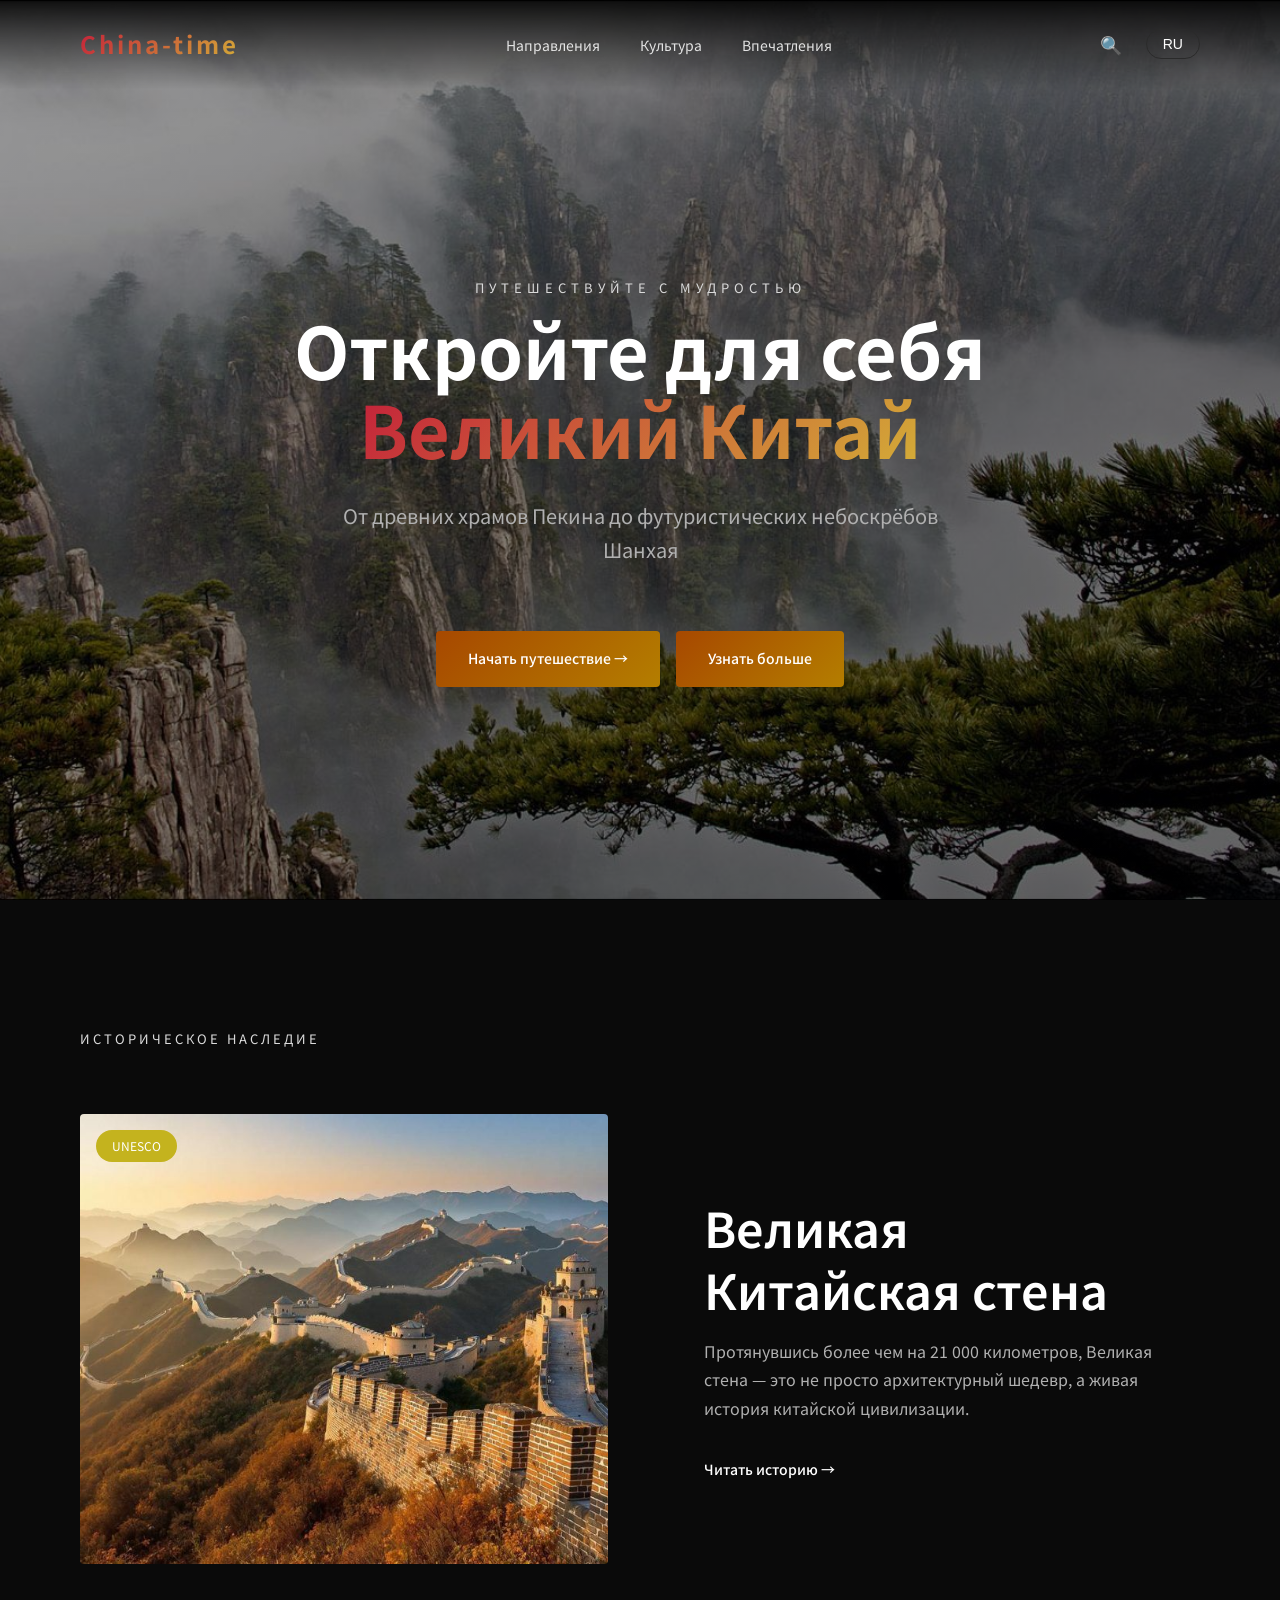
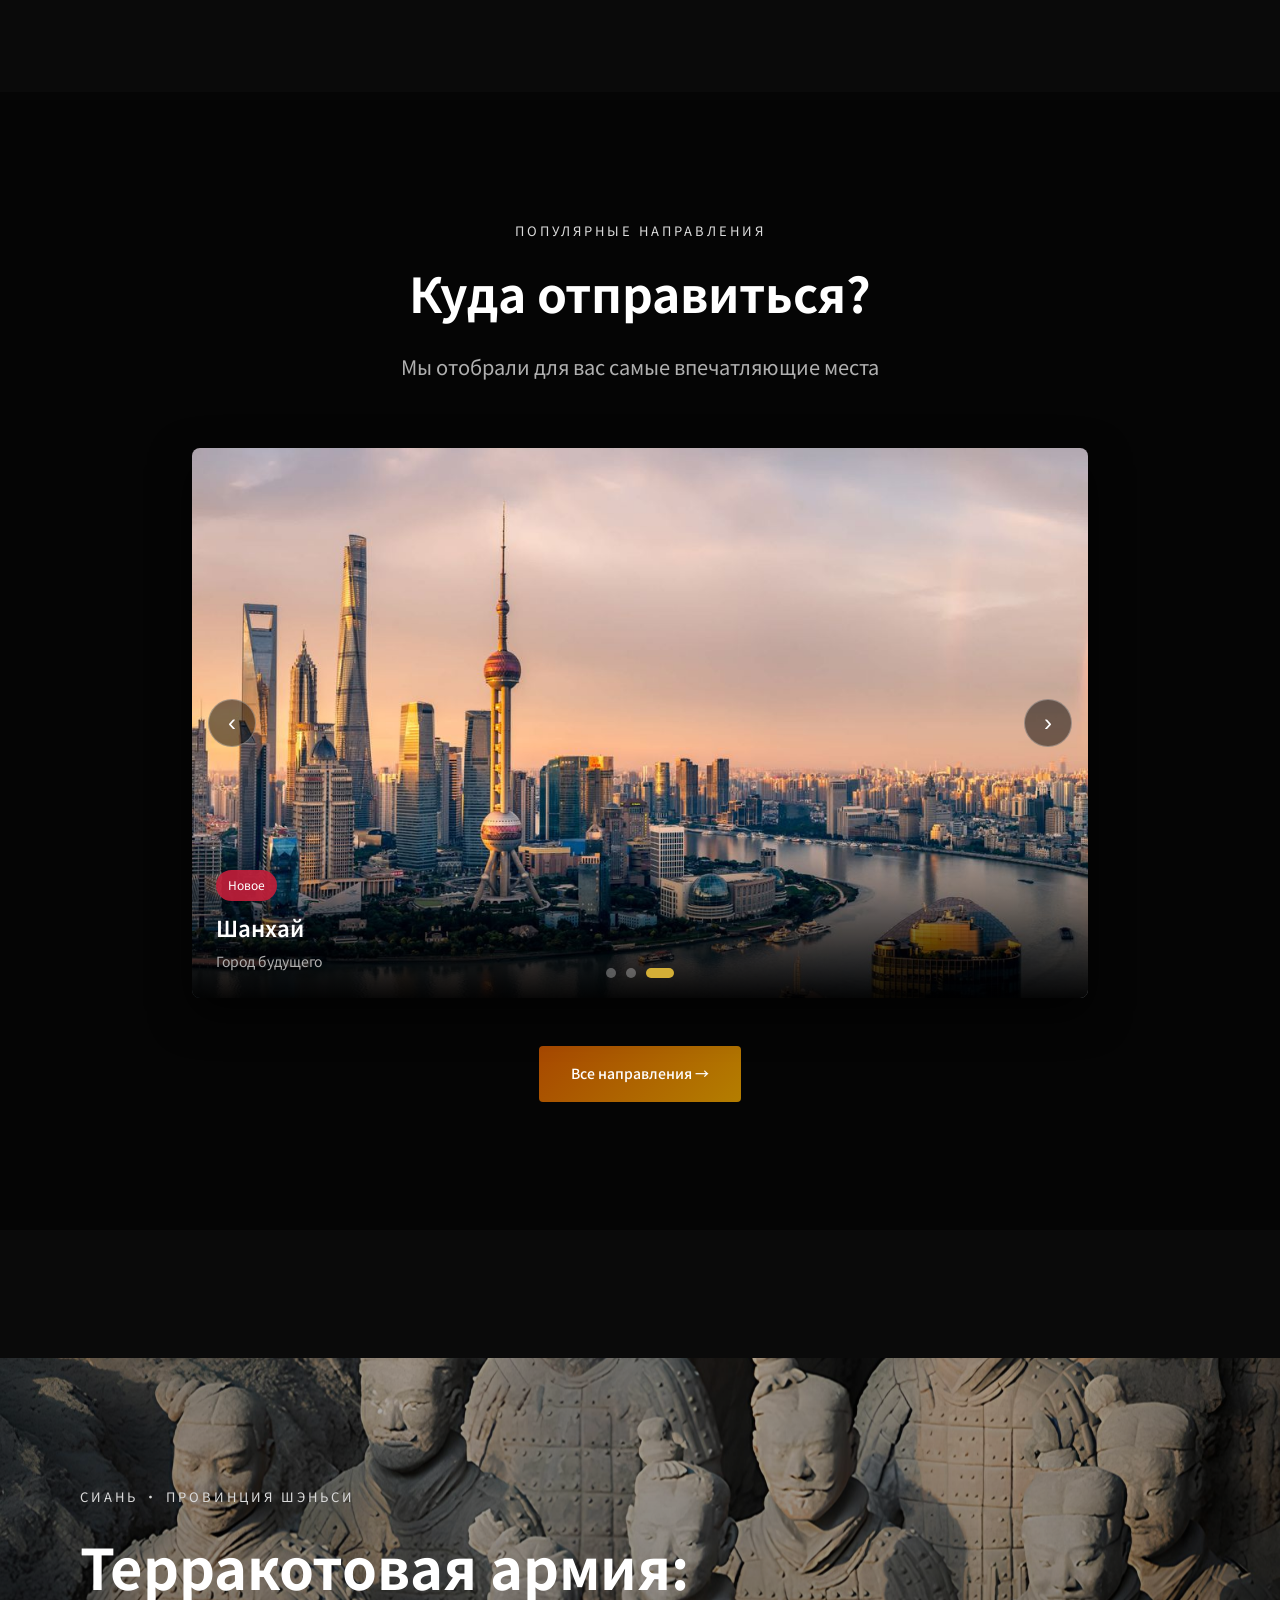
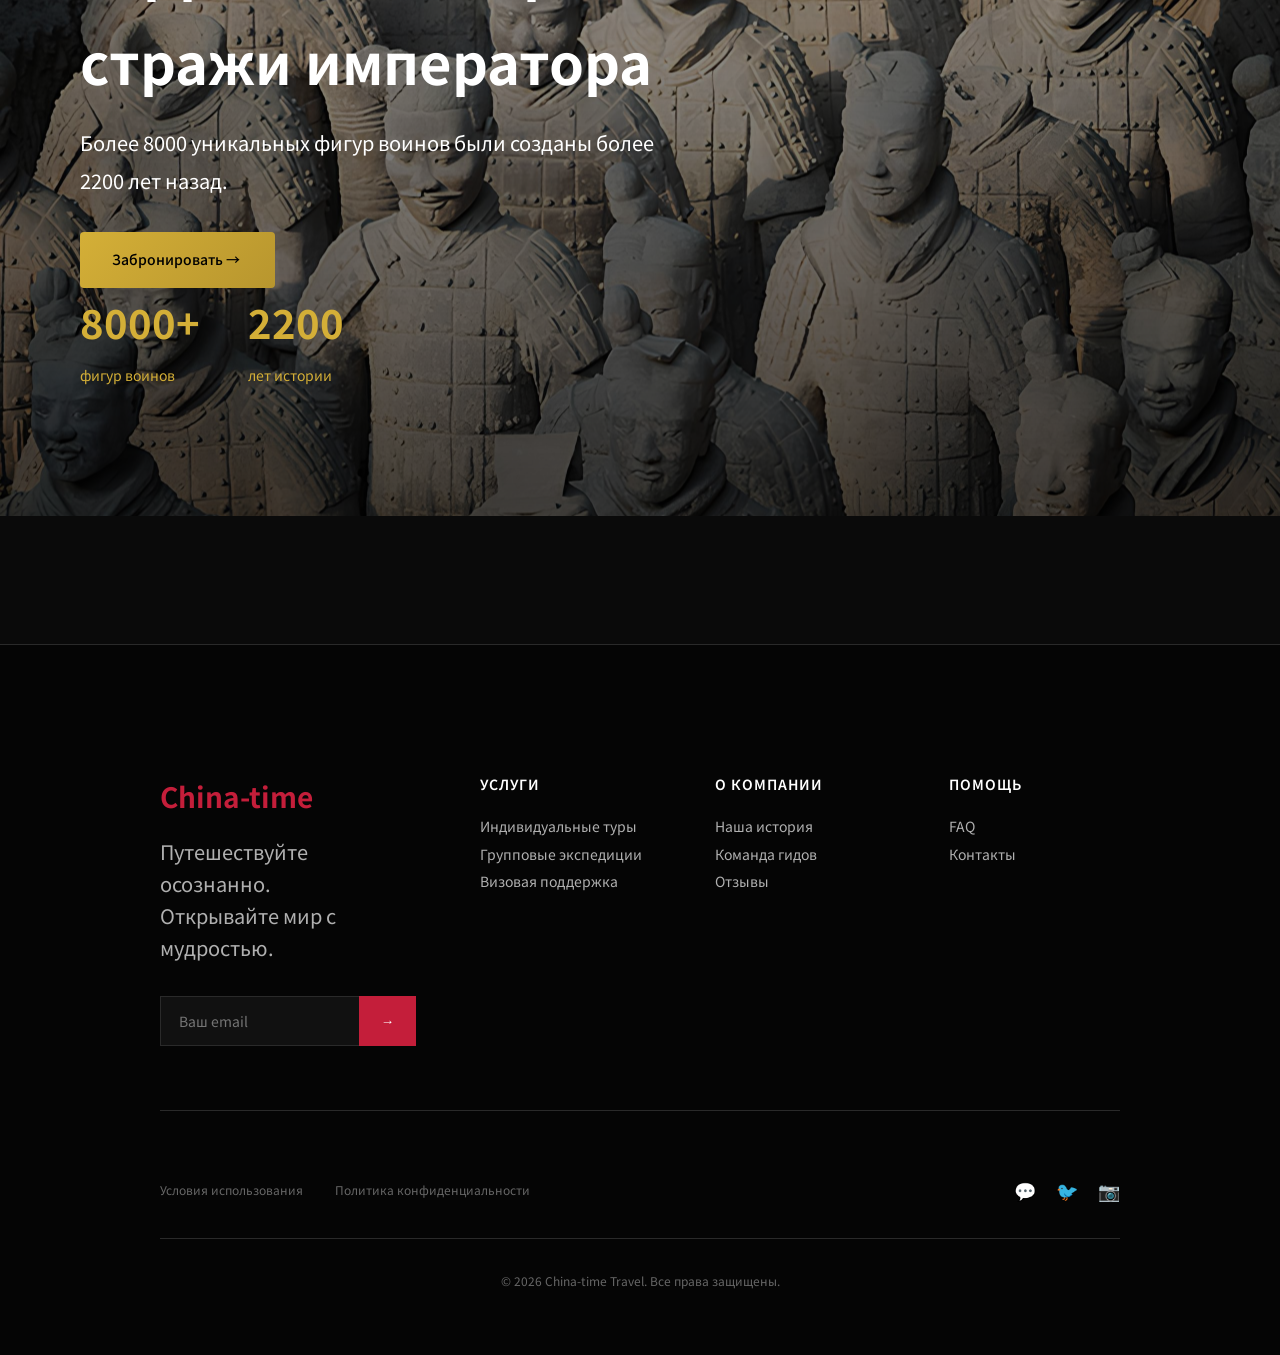
==== index.html @ 3f844b07 "Initial commit: China landing page" ====
<!DOCTYPE html>
<html lang="ru">
<head>
  <meta charset="UTF-8">
  <meta name="viewport" content="width=device-width, initial-scale=1.0">
  <title>QWERy — Китай</title>
  <link rel="preconnect" href="https://fonts.googleapis.com">
  <link rel="preconnect" href="https://fonts.gstatic.com" crossorigin>
  <link href="https://fonts.googleapis.com/css2?family=Noto+Sans+SC:wght@300;400;500;700&family=Inter:wght@400;500;600&display=swap" rel="stylesheet">
  <link rel="stylesheet" href="css/main.css">
</head>
<body>

  <nav class="header" id="header">
    <a href="#" class="header__logo">China-time</a>
    <ul class="header__nav">
      <li><a href="#destinations" class="header__link">Направления</a></li>
      <li><a href="#culture" class="header__link">Культура</a></li>
      <li><a href="#experiences" class="header__link">Впечатления</a></li>
    </ul>
    <div class="header__actions">
      <span class="header__search">🔍</span>
      <button class="header__lang">RU</button>
    </div>
  </nav>

  <header class="hero">
    <span class="hero__subtitle">Путешествуйте с мудростью</span>
    <h1 class="hero__title">Откройте для себя <br><span>Великий Китай</span></h1>
    <p class="hero__description">От древних храмов Пекина до футуристических небоскрёбов Шанхая</p>
    <div class="hero__cta-group">
      <a href="#destinations" class="btn btn--primary">Начать путешествие →</a>
      <a href="#culture" class="btn btn--outline">Узнать больше</a>
    </div>
  </header>

  <section class="section">
    <span class="section-label">Историческое наследие</span>
    <div class="content-grid">
      <div class="content-card">
        <div class="content-card__image">
          <span class="badge">UNESCO</span>
          <img src="images/wall.jpg" alt="Великая стена">
        </div>
      </div>
      <div class="content-card__content">
        <h2 class="content-card__title">Великая Китайская стена</h2>
        <p class="content-card__text">Протянувшись более чем на 21 000 километров, Великая стена — это не просто архитектурный шедевр, а живая история китайской цивилизации.</p>
        <a href="#" class="btn btn--text">Читать историю →</a>
      </div>
    </div>
  </section>

<section class="destinations-section" id="destinations">
  <div class="section-header">
    <span class="section-label">Популярные направления</span>
    <h2 class="section-header__title">Куда отправиться?</h2>
    <p class="section-header__subtitle">Мы отобрали для вас самые впечатляющие места</p>
  </div>

  <div class="destinations-slider">
    <!-- Слайд 1 -->
    <div class="destinations-slider__slide active">
      <div class="destinations-slider__image-wrapper">
        <img src="/images/pekin.jpg" alt="Пекин">
        <div class="destinations-slider__overlay">
          <span class="gallery-tag">Хит</span>
          <h3 class="gallery-item__title">Пекин</h3>
          <p class="gallery-item__location">Сердце империи</p>
        </div>
        <button class="destinations-slider__arrow prev" onclick="changeDestSlide(-1)">‹</button>
        <button class="destinations-slider__arrow next" onclick="changeDestSlide(1)">›</button>
      </div>
    </div>

    <!-- Слайд 2 -->
    <div class="destinations-slider__slide">
      <div class="destinations-slider__image-wrapper">
        <img src="/images/xian.jpg" alt="Сиань">
        <div class="destinations-slider__overlay">
          <h3 class="gallery-item__title">Сиань</h3>
          <p class="gallery-item__location">Древняя столица</p>
        </div>
        <button class="destinations-slider__arrow prev" onclick="changeDestSlide(-1)">‹</button>
        <button class="destinations-slider__arrow next" onclick="changeDestSlide(1)">›</button>
      </div>
    </div>

    <!-- Слайд 3 -->
    <div class="destinations-slider__slide">
      <div class="destinations-slider__image-wrapper">
        <img src="/images/Shanghai.jpg" alt="Шанхай">
        <div class="destinations-slider__overlay">
          <span class="gallery-tag">Новое</span>
          <h3 class="gallery-item__title">Шанхай</h3>
          <p class="gallery-item__location">Город будущего</p>
        </div>
        <button class="destinations-slider__arrow prev" onclick="changeDestSlide(-1)">‹</button>
        <button class="destinations-slider__arrow next" onclick="changeDestSlide(1)">›</button>
      </div>
    </div>

    <!-- Индикаторы -->
    <div class="destinations-slider__dots">
      <span class="dot active" onclick="goToDestSlide(0)"></span>
      <span class="dot" onclick="goToDestSlide(1)"></span>
      <span class="dot" onclick="goToDestSlide(2)"></span>
    </div>
  </div>

  <div class="center-button">
    <a href="#" class="btn btn--outline">Все направления →</a>
  </div>
</section>

    <section class="parallax-section">
    <div class="parallax-section__bg"></div>
    <div class="parallax-section__content">
      <span class="section-label">Сиань • Провинция Шэньси</span>
      <h2 class="parallax-section__title">Терракотовая армия: стражи императора</h2>
      <p class="parallax-section__text">Более 8000 уникальных фигур воинов были созданы более 2200 лет назад.</p>
      <a href="#" class="btn btn--gold">Забронировать →</a>
      <div class="parallax-section__stats">
        <div class="stat-item">
          <div class="stat-item__number">8000+</div>
          <div class="stat-item__label">фигур воинов</div>
        </div>
        <div class="stat-item">
          <div class="stat-item__number">2200</div>
          <div class="stat-item__label">лет истории</div>
        </div>
      </div>
    </div>
  </section>

  <footer class="footer">
    <div class="container">
      <div class="footer__grid">
        <div class="footer__brand">
          <h3><span>China-time</span></h3>
          <p>Путешествуйте осознанно.<br>Открывайте мир с мудростью.</p>
          <div class="footer__newsletter">
            <input type="email" placeholder="Ваш email">
            <button>→</button>
          </div>
        </div>
        <div class="footer__column">
          <h4>Услуги</h4>
          <ul>
            <li><a href="#">Индивидуальные туры</a></li>
            <li><a href="#">Групповые экспедиции</a></li>
            <li><a href="#">Визовая поддержка</a></li>
          </ul>
        </div>
        <div class="footer__column">
          <h4>О компании</h4>
          <ul>
            <li><a href="#">Наша история</a></li>
            <li><a href="#">Команда гидов</a></li>
            <li><a href="#">Отзывы</a></li>
          </ul>
        </div>
        <div class="footer__column">
          <h4>Помощь</h4>
          <ul>
            <li><a href="#">FAQ</a></li>
            <li><a href="#">Контакты</a></li>
          </ul>
        </div>
      </div>
      <div class="footer__bottom">
        <div class="footer__legal">
          <a href="#">Условия использования</a>
          <a href="#">Политика конфиденциальности</a>
        </div>
        <div class="footer__social">
          <a href="#">💬</a>
          <a href="#">🐦</a>
          <a href="#">📷</a>
        </div>
      </div>
      <div class="footer__copyright">
        © 2026 China-time Travel. Все права защищены.
      </div>
    </div>
  </footer>

  <script>
    window.addEventListener('scroll', function() {
      const header = document.getElementById('header');
      if (window.scrollY > 50) {
        header.classList.add('scrolled');
      } else {
        header.classList.remove('scrolled');
      }
    });
  </script>

<script>
  let destCurrent = 0;
  const destSlides = document.querySelectorAll('.destinations-slider__slide');
  const destDots = document.querySelectorAll('.destinations-slider__dots .dot');
  const destTotal = destSlides.length;
  let destInterval;

  function showDestSlide(index) {
    destSlides.forEach(s => s.classList.remove('active'));
    destDots.forEach(d => d.classList.remove('active'));
    destSlides[index].classList.add('active');
    destDots[index].classList.add('active');
    destCurrent = index;
  }

  function changeDestSlide(dir) {
    let next = destCurrent + dir;
    if (next >= destTotal) next = 0;
    if (next < 0) next = destTotal - 1;
    showDestSlide(next);
    resetDestTimer(); // Обнуляем таймер при ручном переключении
  }

  function goToDestSlide(index) {
    showDestSlide(index);
    resetDestTimer(); // Обнуляем таймер при клике на точку
  }

  // Запуск автопереключения каждые 4 секунды
  function startDestTimer() {
    destInterval = setInterval(() => changeDestSlide(1), 4000);
  }

  // Сброс и перезапуск таймера
  function resetDestTimer() {
    clearInterval(destInterval);
    startDestTimer();
  }

  // Инициализация
  startDestTimer();

  // Свайпы для мобильных
  let touchStartX = 0;
  const sliderEl = document.querySelector('.destinations-slider');
  
  sliderEl.addEventListener('touchstart', (e) => {
    touchStartX = e.changedTouches[0].screenX;
  }, { passive: true });

  sliderEl.addEventListener('touchend', (e) => {
    const diff = touchStartX - e.changedTouches[0].screenX;
    if (Math.abs(diff) > 50) {
      changeDestSlide(diff > 0 ? 1 : -1);
    }
  }, { passive: true });
</script>

</body>
</html>
---- css/main.css ----
@import 'components/buttons.css';
@import 'sections/header.css';
@import 'sections/hero.css';
@import 'sections/content.css';
@import 'sections/parallax.css';
@import 'sections/gallery.css';
@import 'sections/footer.css';

* {
  margin: 0;
  padding: 0;
  box-sizing: border-box;
}

body {
  font-family: 'Noto Sans SC', 'Inter', sans-serif;
  background-color: #0a0a0a;
  color: #ffffff;
  line-height: 1.7;
  font-size: 16px;
}

.container {
  max-width: 1400px;
  margin: 0 auto;
  padding: 0 80px;
}

.section {
  padding: 128px 80px;
}

.section-label {
  display: block;
  font-size: 13px;
  letter-spacing: 3px;
  text-transform: uppercase;
  color: #dbdbdb;
  margin-bottom: 10px;
}
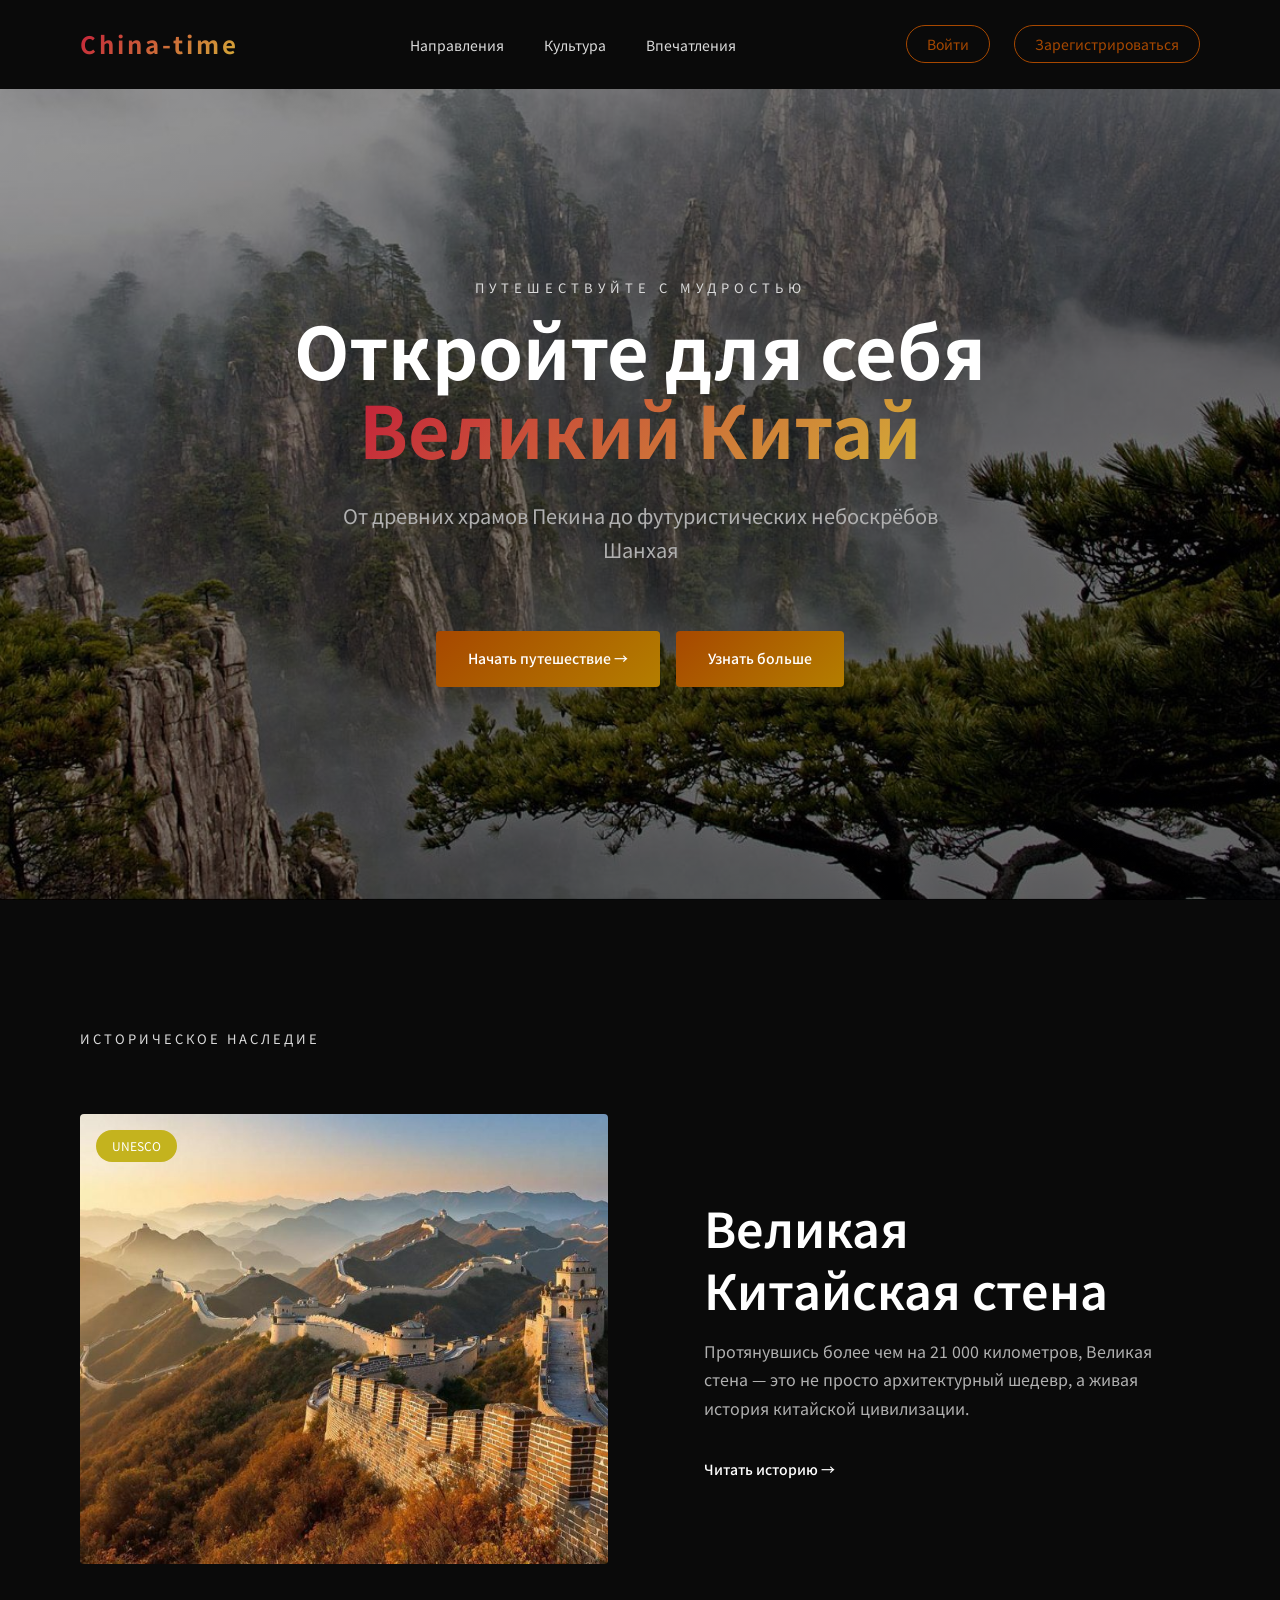
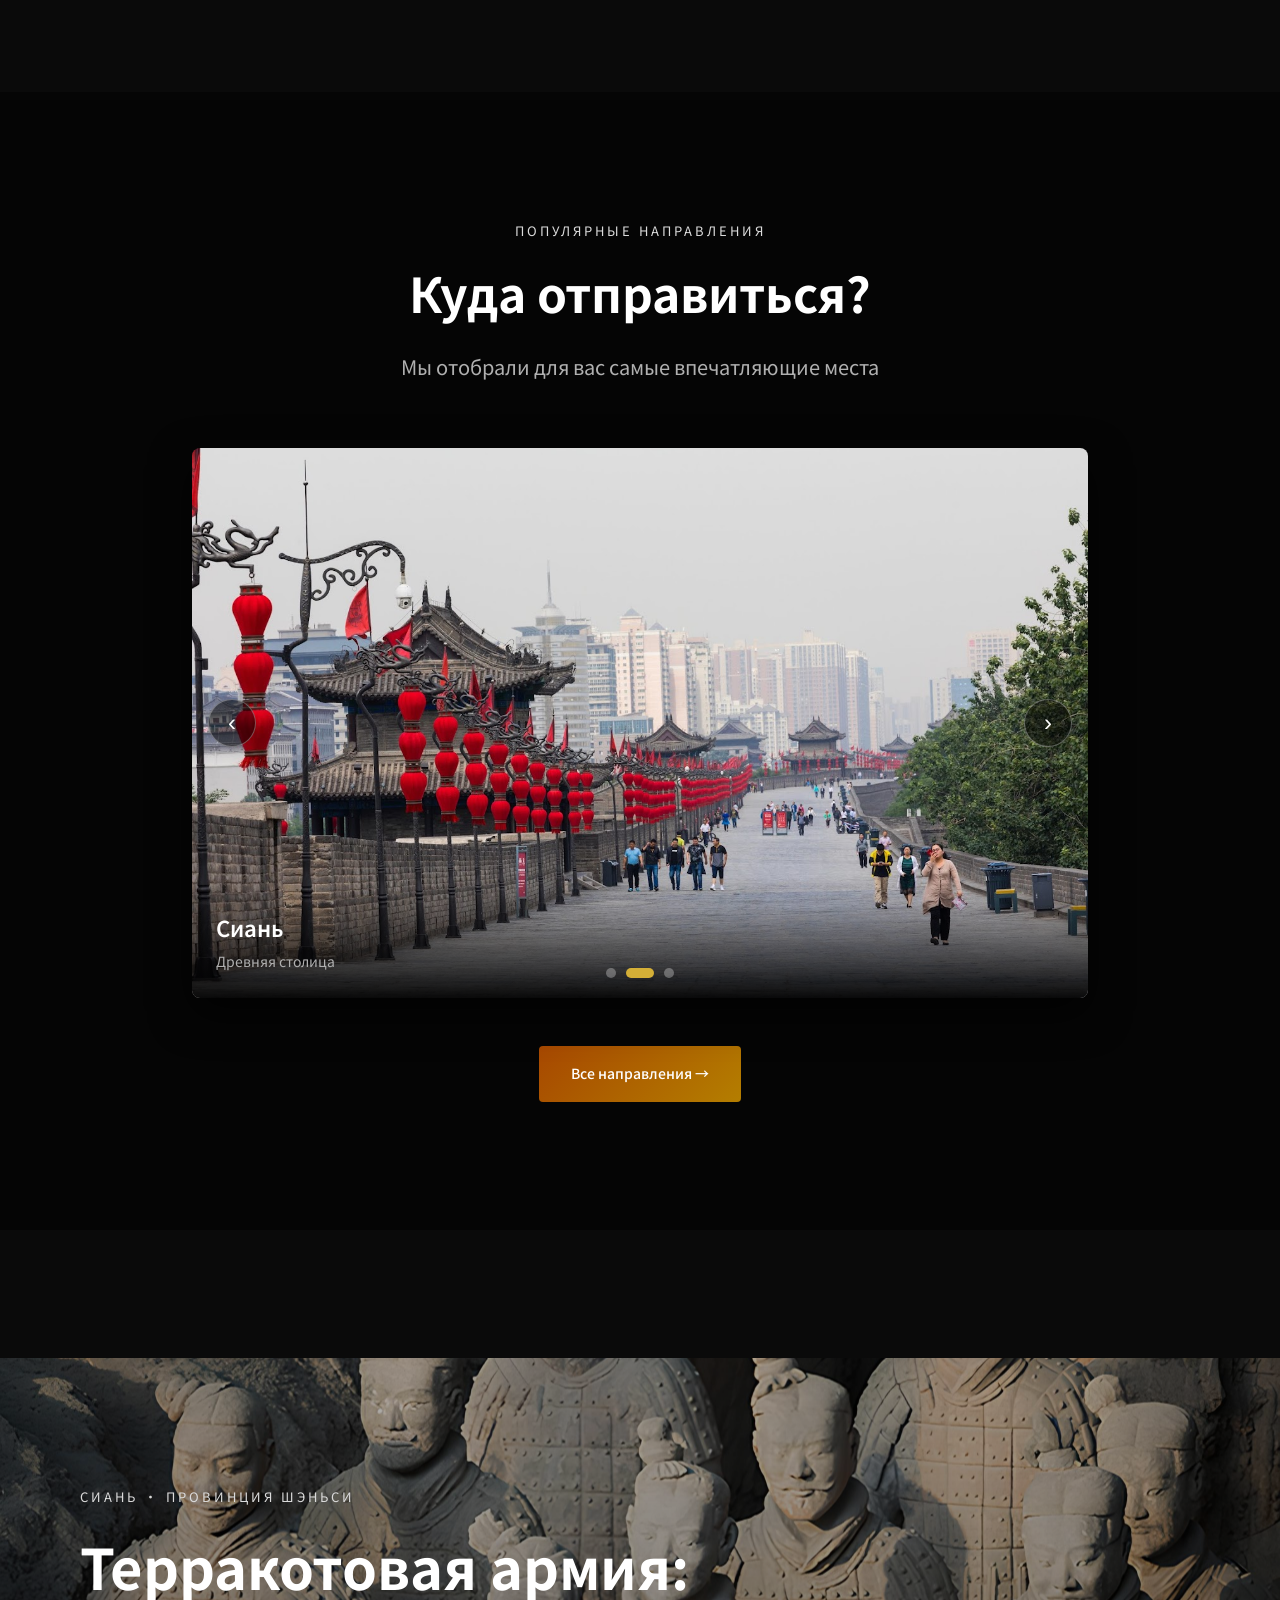
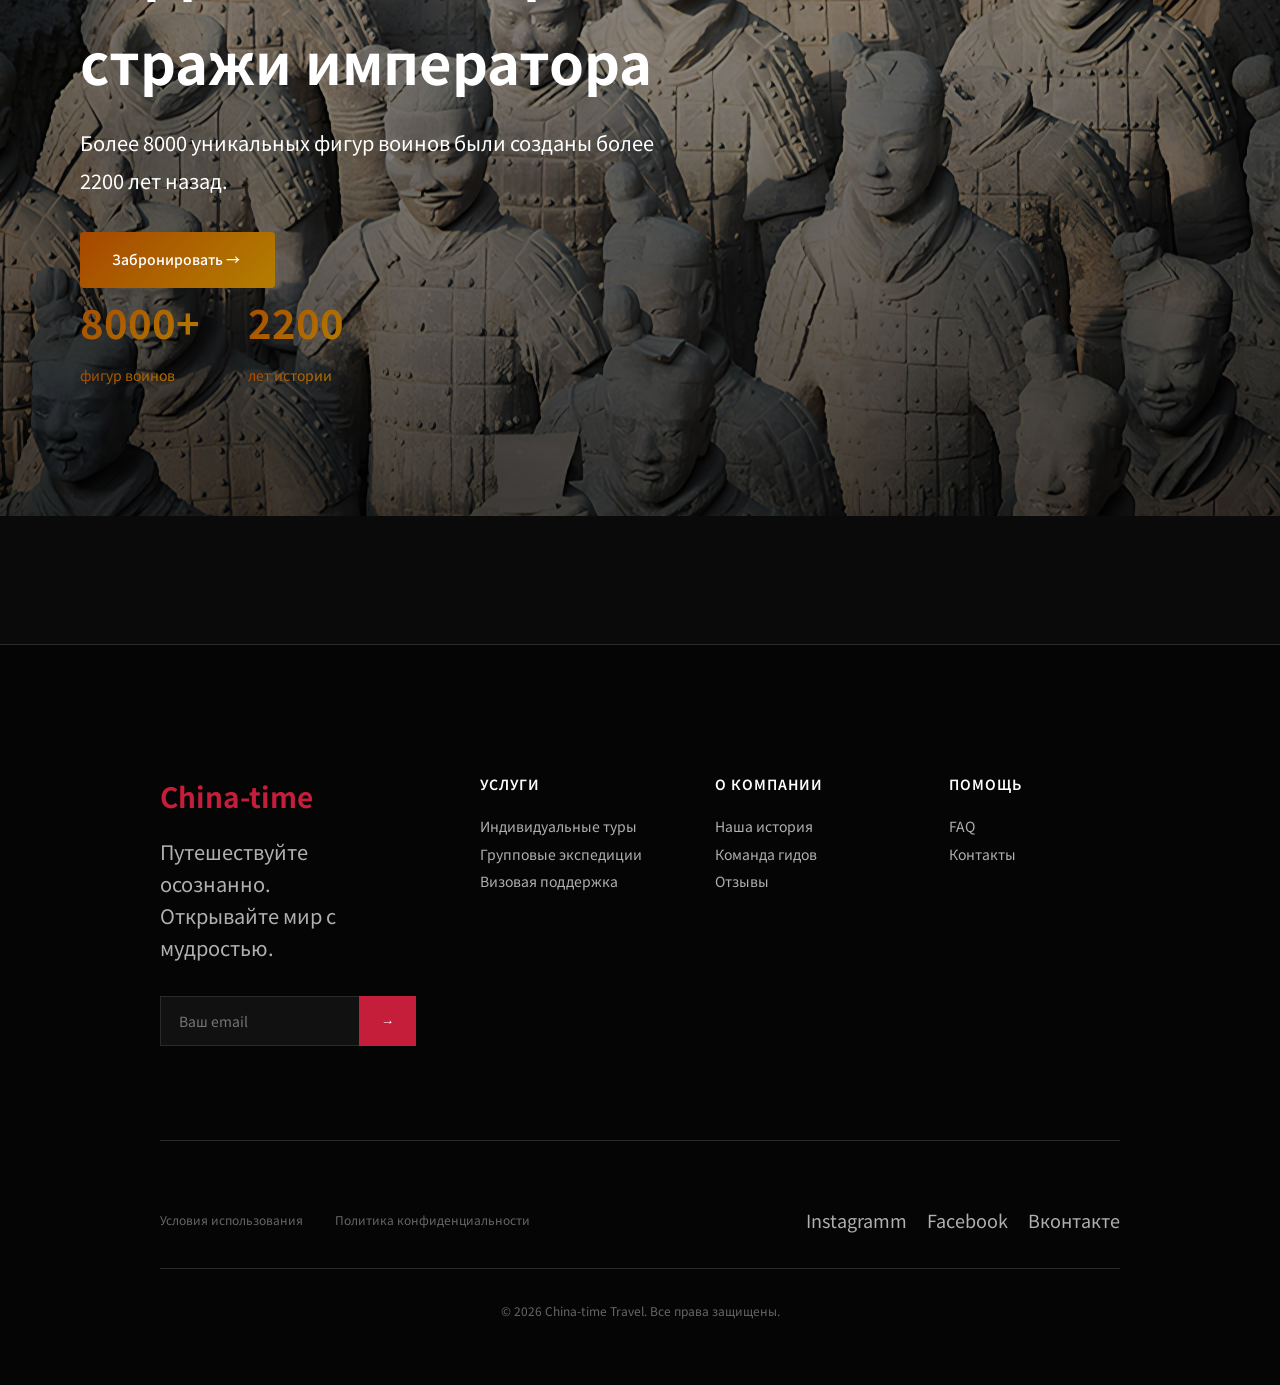
==== commit e9c747b2: "доделал" ====
--- a/index.html
+++ b/index.html
@@ -3,11 +3,13 @@
 <head>
   <meta charset="UTF-8">
   <meta name="viewport" content="width=device-width, initial-scale=1.0">
-  <title>QWERy — Китай</title>
+  <title>China-time</title>
   <link rel="preconnect" href="https://fonts.googleapis.com">
   <link rel="preconnect" href="https://fonts.gstatic.com" crossorigin>
   <link href="https://fonts.googleapis.com/css2?family=Noto+Sans+SC:wght@300;400;500;700&family=Inter:wght@400;500;600&display=swap" rel="stylesheet">
   <link rel="stylesheet" href="css/main.css">
+  <link rel="stylesheet" href="css/authentication.css">
+  <link rel="stylesheet" href="css/lightbox.css">
 </head>
 <body>
 
@@ -15,12 +17,12 @@
     <a href="#" class="header__logo">China-time</a>
     <ul class="header__nav">
       <li><a href="#destinations" class="header__link">Направления</a></li>
-      <li><a href="#culture" class="header__link">Культура</a></li>
-      <li><a href="#experiences" class="header__link">Впечатления</a></li>
+      <li><a href="404.html" class="header__link">Культура</a></li>
+      <li><a href="404.html" class="header__link">Впечатления</a></li>
     </ul>
     <div class="header__actions">
-      <span class="header__search">🔍</span>
-      <button class="header__lang">RU</button>
+      <button class="header__auth-btn" onclick="openModal('login')">Войти</button>
+      <button class="header__auth-btn" onclick="openModal('registration')">Зарегистрироваться</button>
     </div>
   </nav>
 
@@ -30,7 +32,7 @@
     <p class="hero__description">От древних храмов Пекина до футуристических небоскрёбов Шанхая</p>
     <div class="hero__cta-group">
       <a href="#destinations" class="btn btn--primary">Начать путешествие →</a>
-      <a href="#culture" class="btn btn--outline">Узнать больше</a>
+      <a href="404.html" class="btn btn--outline">Узнать больше</a>
     </div>
   </header>
 
@@ -46,7 +48,7 @@
       <div class="content-card__content">
         <h2 class="content-card__title">Великая Китайская стена</h2>
         <p class="content-card__text">Протянувшись более чем на 21 000 километров, Великая стена — это не просто архитектурный шедевр, а живая история китайской цивилизации.</p>
-        <a href="#" class="btn btn--text">Читать историю →</a>
+        <a href="404.html" class="btn btn--text">Читать историю →</a>
       </div>
     </div>
   </section>
@@ -59,7 +61,6 @@
   </div>
 
   <div class="destinations-slider">
-    <!-- Слайд 1 -->
     <div class="destinations-slider__slide active">
       <div class="destinations-slider__image-wrapper">
         <img src="/images/pekin.jpg" alt="Пекин">
@@ -73,7 +74,6 @@
       </div>
     </div>
 
-    <!-- Слайд 2 -->
     <div class="destinations-slider__slide">
       <div class="destinations-slider__image-wrapper">
         <img src="/images/xian.jpg" alt="Сиань">
@@ -86,7 +86,6 @@
       </div>
     </div>
 
-    <!-- Слайд 3 -->
     <div class="destinations-slider__slide">
       <div class="destinations-slider__image-wrapper">
         <img src="/images/Shanghai.jpg" alt="Шанхай">
@@ -100,7 +99,6 @@
       </div>
     </div>
 
-    <!-- Индикаторы -->
     <div class="destinations-slider__dots">
       <span class="dot active" onclick="goToDestSlide(0)"></span>
       <span class="dot" onclick="goToDestSlide(1)"></span>
@@ -109,7 +107,7 @@
   </div>
 
   <div class="center-button">
-    <a href="#" class="btn btn--outline">Все направления →</a>
+    <a href="404.html" class="btn btn--outline">Все направления →</a>
   </div>
 </section>
 
@@ -119,7 +117,7 @@
       <span class="section-label">Сиань • Провинция Шэньси</span>
       <h2 class="parallax-section__title">Терракотовая армия: стражи императора</h2>
       <p class="parallax-section__text">Более 8000 уникальных фигур воинов были созданы более 2200 лет назад.</p>
-      <a href="#" class="btn btn--gold">Забронировать →</a>
+      <a href="404.html" class="btn btn--gold">Забронировать →</a>
       <div class="parallax-section__stats">
         <div class="stat-item">
           <div class="stat-item__number">8000+</div>
@@ -140,43 +138,44 @@
           <h3><span>China-time</span></h3>
           <p>Путешествуйте осознанно.<br>Открывайте мир с мудростью.</p>
           <div class="footer__newsletter">
-            <input type="email" placeholder="Ваш email">
-            <button>→</button>
-          </div>
+  <input type="email" id="newsletter-input" placeholder="Ваш email">
+  <button type="button" onclick="subscribeNewsletter()">→</button>
+</div>
+<div id="newsletter-message" style="width:100%; margin-top:10px; font-size:14px; min-height:20px;"></div>
         </div>
         <div class="footer__column">
           <h4>Услуги</h4>
           <ul>
-            <li><a href="#">Индивидуальные туры</a></li>
-            <li><a href="#">Групповые экспедиции</a></li>
-            <li><a href="#">Визовая поддержка</a></li>
+            <li><a href="404.html">Индивидуальные туры</a></li>
+            <li><a href="404.html">Групповые экспедиции</a></li>
+            <li><a href="404.html">Визовая поддержка</a></li>
           </ul>
         </div>
         <div class="footer__column">
           <h4>О компании</h4>
           <ul>
-            <li><a href="#">Наша история</a></li>
-            <li><a href="#">Команда гидов</a></li>
-            <li><a href="#">Отзывы</a></li>
+            <li><a href="404.html">Наша история</a></li>
+            <li><a href="404.html">Команда гидов</a></li>
+            <li><a href="404.html">Отзывы</a></li>
           </ul>
         </div>
         <div class="footer__column">
           <h4>Помощь</h4>
           <ul>
-            <li><a href="#">FAQ</a></li>
-            <li><a href="#">Контакты</a></li>
+            <li><a href="404.html">FAQ</a></li>
+            <li><a href="404.html">Контакты</a></li>
           </ul>
         </div>
       </div>
       <div class="footer__bottom">
         <div class="footer__legal">
-          <a href="#">Условия использования</a>
-          <a href="#">Политика конфиденциальности</a>
+          <a href="404.html">Условия использования</a>
+          <a href="404.html">Политика конфиденциальности</a>
         </div>
         <div class="footer__social">
-          <a href="#">💬</a>
-          <a href="#">🐦</a>
-          <a href="#">📷</a>
+          <a href="404.html">Instagramm</a>
+          <a href="404.html">Facebook</a>
+          <a href="404.html">Вконтакте</a>
         </div>
       </div>
       <div class="footer__copyright">
@@ -185,16 +184,53 @@
     </div>
   </footer>
 
-  <script>
-    window.addEventListener('scroll', function() {
-      const header = document.getElementById('header');
-      if (window.scrollY > 50) {
-        header.classList.add('scrolled');
-      } else {
-        header.classList.remove('scrolled');
-      }
-    });
-  </script>
+  <!-- Модальные окна Входа и Регистрации -->
+<div id="auth-modal" class="auth-modal">
+  <div class="auth-modal__backdrop" onclick="closeModal()"></div>
+  <div class="auth-modal__content">
+    <button class="auth-modal__close" onclick="closeModal()">✕</button>
+
+    <!-- Форма Входа -->
+    <div id="login-form" class="auth-modal__form active">
+      <h2 class="auth-modal__title">Вход в аккаунт</h2>
+      <div id="login-msg" class="auth-modal__message"></div>
+      <form onsubmit="handleLogin(event)">
+        <div class="auth-modal__input-group">
+          <label>Email</label>
+          <input type="email" name="email" placeholder="your@email.com" required>
+        </div>
+        <div class="auth-modal__input-group">
+          <label>Пароль</label>
+          <input type="password" name="password" placeholder="••••••••" required>
+        </div>
+        <button type="submit" id="login-btn" class="auth-modal__submit-btn">Войти</button>
+        <p class="auth-modal__switch-text">Нет аккаунта? <a href="#" onclick="switchModal('register'); return false;">Зарегистрироваться</a></p>
+      </form>
+    </div>
+
+    <!-- Форма Регистрации -->
+    <div id="register-form" class="auth-modal__form">
+      <h2 class="auth-modal__title">Регистрация</h2>
+      <div id="register-msg" class="auth-modal__message"></div>
+      <form onsubmit="handleRegister(event)">
+        <div class="auth-modal__input-group">
+          <label>Имя (только буквы)</label>
+          <input type="text" name="name" placeholder="Иван / John" required pattern="^[a-zA-Zа-яА-ЯёЁ\s]+$" title="Только буквы и пробелы">
+        </div>
+        <div class="auth-modal__input-group">
+          <label>Email</label>
+          <input type="email" name="email" placeholder="your@gmail.com" required>
+        </div>
+        <div class="auth-modal__input-group">
+          <label>Пароль</label>
+          <input type="password" name="password" placeholder="Мин. 8 символов" required minlength="8" pattern="^(?=.*[A-Z])(?=.*\d)(?=.*[!@#$%^&*()])[A-Za-z\d!@#$%^&*()]{8,}$" title="Мин. 8 символов, 1 заглавная, 1 цифра, 1 спецсимвол (!@#$%^&*()), только латиница">
+        </div>
+        <button type="submit" id="register-btn" class="auth-modal__submit-btn">Создать аккаунт</button>
+        <p class="auth-modal__switch-text">Уже есть аккаунт? <a href="#" onclick="switchModal('login'); return false;">Войти</a></p>
+      </form>
+    </div>
+  </div>
+</div>
 
 <script>
   let destCurrent = 0;
@@ -216,29 +252,25 @@
     if (next >= destTotal) next = 0;
     if (next < 0) next = destTotal - 1;
     showDestSlide(next);
-    resetDestTimer(); // Обнуляем таймер при ручном переключении
+    resetDestTimer(); 
   }
 
   function goToDestSlide(index) {
     showDestSlide(index);
-    resetDestTimer(); // Обнуляем таймер при клике на точку
-  }
-
-  // Запуск автопереключения каждые 4 секунды
+    resetDestTimer(); 
+  }
+
   function startDestTimer() {
     destInterval = setInterval(() => changeDestSlide(1), 4000);
   }
 
-  // Сброс и перезапуск таймера
   function resetDestTimer() {
     clearInterval(destInterval);
     startDestTimer();
   }
 
-  // Инициализация
   startDestTimer();
 
-  // Свайпы для мобильных
   let touchStartX = 0;
   const sliderEl = document.querySelector('.destinations-slider');
   
@@ -254,5 +286,282 @@
   }, { passive: true });
 </script>
 
+<div id="photo-lightbox" class="lightbox">
+  <div class="lightbox__backdrop"></div>
+  <div class="lightbox__content">
+    <button class="lightbox__close" onclick="closeLightbox()">✕</button>
+    <img id="lightbox-img" src="" alt="" class="lightbox__image">
+    <div class="lightbox__actions">
+      <button class="lightbox__btn lightbox__btn--like" onclick="handleVote('like')">
+        <span>👍</span> <span id="like-count">0</span>
+      </button>
+      <button class="lightbox__btn lightbox__btn--dislike" onclick="handleVote('dislike')">
+        <span>👎</span> <span id="dislike-count">0</span>
+      </button>
+    </div>
+  </div>
+</div>
+
+<script>
+  const lightbox = document.getElementById('photo-lightbox');
+  const lightboxImg = document.getElementById('lightbox-img');
+  const likeCountEl = document.getElementById('like-count');
+  const dislikeCountEl = document.getElementById('dislike-count');
+  const likeBtn = document.querySelector('.lightbox__btn--like');
+  const dislikeBtn = document.querySelector('.lightbox__btn--dislike');
+
+  let currentImageId = '';
+  let votes = JSON.parse(localStorage.getItem('photoVotes')) || {};
+
+  const triggerImages = document.querySelectorAll('.destinations-slider__image-wrapper img, .content-card__image img');
+  
+  triggerImages.forEach(img => {
+    img.classList.add('lightbox-trigger');
+    img.style.cursor = 'zoom-in';
+    img.addEventListener('click', () => openLightbox(img.src, img.alt));
+  });
+
+  function openLightbox(src, alt) {
+    currentImageId = src.split('/').pop().split('.')[0];
+    lightboxImg.src = src;
+    lightboxImg.alt = alt;
+    updateVoteUI();
+    lightbox.classList.add('active');
+    document.body.style.overflow = 'hidden'; 
+  }
+
+  function closeLightbox() {
+    lightbox.classList.remove('active');
+    document.body.style.overflow = ''; 
+  }
+
+  lightbox.addEventListener('click', (e) => {
+    if (e.target === lightbox || e.target.classList.contains('lightbox__backdrop')) {
+      closeLightbox();
+    }
+  });
+
+  document.addEventListener('keydown', (e) => {
+    if (e.key === 'Escape' && lightbox.classList.contains('active')) closeLightbox();
+  });
+
+  function updateVoteUI() {
+    const data = votes[currentImageId] || { likes: 0, dislikes: 0, userVote: null };
+    likeCountEl.textContent = data.likes;
+    dislikeCountEl.textContent = data.dislikes;
+
+    likeBtn.classList.toggle('active-like', data.userVote === 'like');
+    dislikeBtn.classList.toggle('active-dislike', data.userVote === 'dislike');
+  }
+
+  function handleVote(type) {
+    if (!votes[currentImageId]) {
+      votes[currentImageId] = { likes: 0, dislikes: 0, userVote: null };
+    }
+    const data = votes[currentImageId];
+
+    if (data.userVote === type) {
+      data[type + 's']--;
+      data.userVote = null;
+    } else {
+      if (data.userVote) {
+        data[data.userVote + 's']--;
+      }
+      data[type + 's']++;
+      data.userVote = type;
+    }
+
+    votes[currentImageId] = data;
+    localStorage.setItem('photoVotes', JSON.stringify(votes));
+    updateVoteUI();
+  }
+</script>
+
+<script>
+  // --- Управление модальными окнами ---
+  const authModal = document.getElementById('auth-modal');
+  const loginForm = document.getElementById('login-form');
+  const registerForm = document.getElementById('register-form');
+  let lockInterval = null;
+
+  function openModal(type) {
+    authModal.classList.add('active');
+    document.body.style.overflow = 'hidden';
+    switchModal(type);
+    clearMessages();
+  }
+
+  function closeModal() {
+    authModal.classList.remove('active');
+    document.body.style.overflow = '';
+    clearMessages();
+    if (lockInterval) clearInterval(lockInterval); // Сброс таймера при закрытии
+  }
+
+  function switchModal(type) {
+    loginForm.classList.remove('active');
+    registerForm.classList.remove('active');
+    type === 'login' ? loginForm.classList.add('active') : registerForm.classList.add('active');
+    clearMessages();
+  }
+
+  function showMessage(id, text, type) {
+    const el = document.getElementById(id);
+    el.textContent = text;
+    el.className = `auth-modal__message ${type}`;
+  }
+
+  function clearMessages() {
+    document.getElementById('login-msg').textContent = '';
+    document.getElementById('login-msg').className = 'auth-modal__message';
+    document.getElementById('register-msg').textContent = '';
+    document.getElementById('register-msg').className = 'auth-modal__message';
+  }
+
+  // --- База данных (LocalStorage) ---
+  const usersDB = JSON.parse(localStorage.getItem('usersDB')) || {};
+  function saveDB() { localStorage.setItem('usersDB', JSON.stringify(usersDB)); }
+
+  // --- Валидация ---
+  function isValidName(name) {
+    return /^[a-zA-Zа-яА-ЯёЁ\s]+$/.test(name) && name.trim().length >= 2;
+  }
+
+  function isValidEmail(email) {
+    // Строгая проверка формата. Реальное существование проверяется только на бэкенде.
+    return /^[a-zA-Z0-9._%+-]+@(gmail|mail|yandex|outlook|hotmail|yahoo|proton|icloud)\.[a-z]{2,}$/.test(email);
+  }
+
+  function isValidPassword(pass) {
+    // Мин 8, 1 заглавная, 1 цифра, 1 спецсимвол с цифр (!@#$%^&*()), только латиница
+    return /^(?=.*[A-Z])(?=.*\d)(?=.*[!@#$%^&*()])[A-Za-z\d!@#$%^&*()]{8,}$/.test(pass);
+  }
+
+  // --- Регистрация ---
+  function handleRegister(e) {
+    e.preventDefault();
+    clearMessages();
+    const name = e.target.name.value.trim();
+    const email = e.target.email.value.trim().toLowerCase();
+    const password = e.target.password.value;
+
+    if (!isValidName(name)) return showMessage('register-msg', 'Имя: только буквы (рус/англ) и пробелы.', 'error');
+    if (!isValidEmail(email)) return showMessage('register-msg', 'Email: поддерживаются Gmail, Mail, Yandex и аналоги.', 'error');
+    if (!isValidPassword(password)) return showMessage('register-msg', 'Пароль: мин. 8 симв., 1 заглавная, 1 цифра, 1 спецсимвол (!@#$%^&*()), только латиница.', 'error');
+    if (usersDB[email]) return showMessage('register-msg', 'Этот email уже зарегистрирован.', 'error');
+
+    usersDB[email] = { name, password, fails: 0, lockUntil: 0 };
+    saveDB();
+    showMessage('register-msg', '✅ Регистрация успешна! Теперь войдите.', 'success');
+    e.target.reset();
+    setTimeout(() => switchModal('login'), 1500);
+  }
+
+  // --- Вход ---
+  function handleLogin(e) {
+    e.preventDefault();
+    clearMessages();
+    const email = e.target.email.value.trim().toLowerCase();
+    const password = e.target.password.value;
+    const btn = document.getElementById('login-btn');
+
+    if (!isValidEmail(email)) return showMessage('login-msg', 'Введите корректный email.', 'error');
+    
+    const user = usersDB[email];
+    if (!user) return showMessage('login-msg', 'Аккаунт не найден. Сначала зарегистрируйтесь.', 'error');
+
+    // Проверка блокировки
+    const now = Date.now();
+    if (now < user.lockUntil) {
+      const secLeft = Math.ceil((user.lockUntil - now) / 1000);
+      startLockTimer(secLeft, btn, email);
+      return;
+    }
+
+    // Проверка пароля
+    if (user.password !== password) {
+      user.fails = (user.fails || 0) + 1;
+      saveDB();
+      if (user.fails >= 3) {
+        user.lockUntil = now + 30000;
+        saveDB();
+        startLockTimer(30, btn, email);
+        return showMessage('login-msg', '🔒 Слишком много попыток. Подождите 30 сек.', 'error');
+      }
+      return showMessage('login-msg', `❌ Неверный пароль. Осталось попыток: ${3 - user.fails}`, 'error');
+    }
+
+    // Успешный вход
+    user.fails = 0;
+    user.lockUntil = 0;
+    saveDB();
+    showMessage('login-msg', '✅ Вход выполнен успешно!', 'success');
+    setTimeout(() => {
+      closeModal();
+      e.target.reset();
+      // Меняем кнопку на имя пользователя
+      document.querySelector('.header__auth-btn').textContent = user.name.split(' ')[0];
+      document.querySelector('.header__auth-btn').onclick = () => alert(`Привет, ${user.name}!`);
+    }, 1000);
+  }
+
+  // --- Таймер блокировки ---
+  function startLockTimer(seconds, btn, email) {
+    let sec = seconds;
+    btn.disabled = true;
+    btn.textContent = `Подождите ${sec}с`;
+    showMessage('login-msg', `🔒 Вход заблокирован. Осталось: ${sec} сек`, 'error');
+    
+    lockInterval = setInterval(() => {
+      sec--;
+      btn.textContent = `Подождите ${sec}с`;
+      showMessage('login-msg', `🔒 Вход заблокирован. Осталось: ${sec} сек`, 'error');
+      if (sec <= 0) {
+        clearInterval(lockInterval);
+        btn.disabled = false;
+        btn.textContent = 'Войти';
+        clearMessages();
+        usersDB[email].lockUntil = 0;
+        usersDB[email].fails = 0;
+        saveDB();
+      }
+    }, 1000);
+  }
+
+  // Закрытие по Escape
+  document.addEventListener('keydown', (e) => {
+    if (e.key === 'Escape' && authModal.classList.contains('active')) closeModal();
+  });
+</script>
+
+<script>
+function subscribeNewsletter() {
+  const input = document.getElementById('newsletter-input');
+  const msgDiv = document.getElementById('newsletter-message');
+  const email = input.value.trim().toLowerCase();
+  
+  console.log('Email:', email);
+  
+  const emailRegex = /^[a-zA-Z0-9._%+-]+@(gmail|mail|yandex|outlook|hotmail|yahoo|proton|icloud)\.[a-z]{2,}$/;
+  
+  if (!emailRegex.test(email)) {
+    msgDiv.innerHTML = '<span style="color:#ff4d4d;">⚠️ Введите корректный email</span>';
+    input.style.borderColor = '#ff4d4d';
+    setTimeout(() => input.style.borderColor = '#2a2a2a', 2000);
+    return;
+  }
+  
+  // Успех
+  msgDiv.innerHTML = '<span style="color:#4dff88;">✅ Спасибо за подписку на рассылку!</span>';
+  input.value = '';
+  input.disabled = true;
+  
+  setTimeout(() => {
+    msgDiv.innerHTML = '';
+    input.disabled = false;
+  }, 4000);
+}
+</script>
+
 </body>
 </html>
--- a/css/authentication.css
+++ b/css/authentication.css
@@ -0,0 +1,204 @@
+.header__auth-btn {
+  padding: 8px 20px;
+  background: transparent;
+  border: 1px solid #a74800;
+  color: #a74800;
+  border-radius: 20px;
+  font-size: 14px;
+  cursor: pointer;
+  transition: 0.3s;
+  font-family: inherit;
+}
+
+.header__auth-btn:hover {
+  background: linear-gradient(135deg, #a74800, #b47e00);
+  color: #ffffff;
+  border-color: transparent;
+}
+
+.auth-modal {
+  position: fixed;
+  top: 0;
+  left: 0;
+  width: 100%;
+  height: 100%;
+  z-index: 3000;
+  display: none;
+  align-items: center;
+  justify-content: center;
+  opacity: 0;
+  transition: opacity 0.3s ease;
+}
+
+.auth-modal.active {
+  display: flex;
+  opacity: 1;
+}
+
+.auth-modal__backdrop {
+  position: absolute;
+  top: 0;
+  left: 0;
+  width: 100%;
+  height: 100%;
+  background: rgba(5, 5, 5, 0.85);
+  backdrop-filter: blur(8px);
+  -webkit-backdrop-filter: blur(8px);
+}
+
+.auth-modal__content {
+  position: relative;
+  background: #111111;
+  border: 1px solid #2a2a2a;
+  border-radius: 12px;
+  padding: 40px;
+  width: 100%;
+  max-width: 420px;
+  transform: translateY(20px);
+  transition: transform 0.3s ease;
+  box-shadow: 0 20px 50px rgba(0, 0, 0, 0.8);
+}
+
+.auth-modal.active .auth-modal__content {
+  transform: translateY(0);
+}
+
+.auth-modal__close {
+  position: absolute;
+  top: 16px;
+  right: 16px;
+  background: none;
+  border: none;
+  color: #b0b0b0;
+  font-size: 24px;
+  cursor: pointer;
+  padding: 4px;
+  transition: 0.2s;
+}
+
+.auth-modal__close:hover {
+  color: #ffffff;
+}
+
+.auth-modal__form {
+  display: none;
+}
+
+.auth-modal__form.active {
+  display: block;
+  animation: modalFadeIn 0.3s ease;
+}
+
+.auth-modal__title {
+  font-size: 24px;
+  font-weight: 600;
+  margin-bottom: 24px;
+  text-align: center;
+  background: linear-gradient(135deg, #a74800, #b47e00);
+  -webkit-background-clip: text;
+  -webkit-text-fill-color: transparent;
+  background-clip: text;
+}
+
+.auth-modal__input-group {
+  margin-bottom: 20px;
+}
+
+.auth-modal__input-group label {
+  display: block;
+  font-size: 13px;
+  color: #b0b0b0;
+  margin-bottom: 8px;
+}
+
+.auth-modal__input-group input {
+  width: 100%;
+  padding: 14px 16px;
+  background: #0a0a0a;
+  border: 1px solid #2a2a2a;
+  border-radius: 6px;
+  color: #ffffff;
+  font-size: 14px;
+  font-family: inherit;
+  transition: 0.2s;
+}
+
+.auth-modal__input-group input:focus {
+  outline: none;
+  border-color: #a74800;
+}
+
+.auth-modal__submit-btn {
+  width: 100%;
+  padding: 16px;
+  background: linear-gradient(135deg, #a74800, #b47e00);
+  color: #ffffff;
+  border: none;
+  border-radius: 6px;
+  font-size: 14px;
+  font-weight: 500;
+  cursor: pointer;
+  transition: 0.3s;
+  margin-bottom: 20px;
+}
+
+.auth-modal__submit-btn:hover:not(:disabled) {
+  transform: translateY(-2px);
+  box-shadow: 0 8px 20px rgba(167, 72, 0, 0.4);
+}
+
+.auth-modal__submit-btn:disabled {
+  opacity: 0.5;
+  cursor: not-allowed;
+  transform: none;
+}
+
+.auth-modal__message {
+  font-size: 13px;
+  margin-bottom: 16px;
+  text-align: center;
+  min-height: 18px;
+  line-height: 1.4;
+}
+
+.auth-modal__message.error {
+  color: #ff4d4d;
+}
+
+.auth-modal__message.success {
+  color: #4dff88;
+}
+
+.auth-modal__switch-text {
+  text-align: center;
+  font-size: 13px;
+  color: #666666;
+}
+
+.auth-modal__switch-text a {
+  color: #b47e00;
+  text-decoration: none;
+  font-weight: 500;
+}
+
+.auth-modal__switch-text a:hover {
+  text-decoration: underline;
+}
+
+@keyframes modalFadeIn {
+  from { opacity: 0; transform: translateY(10px); }
+  to { opacity: 1; transform: translateY(0); }
+}
+
+@media (max-width: 1024px) {
+  .auth-modal__content {
+    max-width: 450px; 
+  }
+}
+
+@media (max-width: 768px) {
+  .auth-modal__content {
+    padding: 32px 24px;
+    max-width: 90%;
+  }
+}
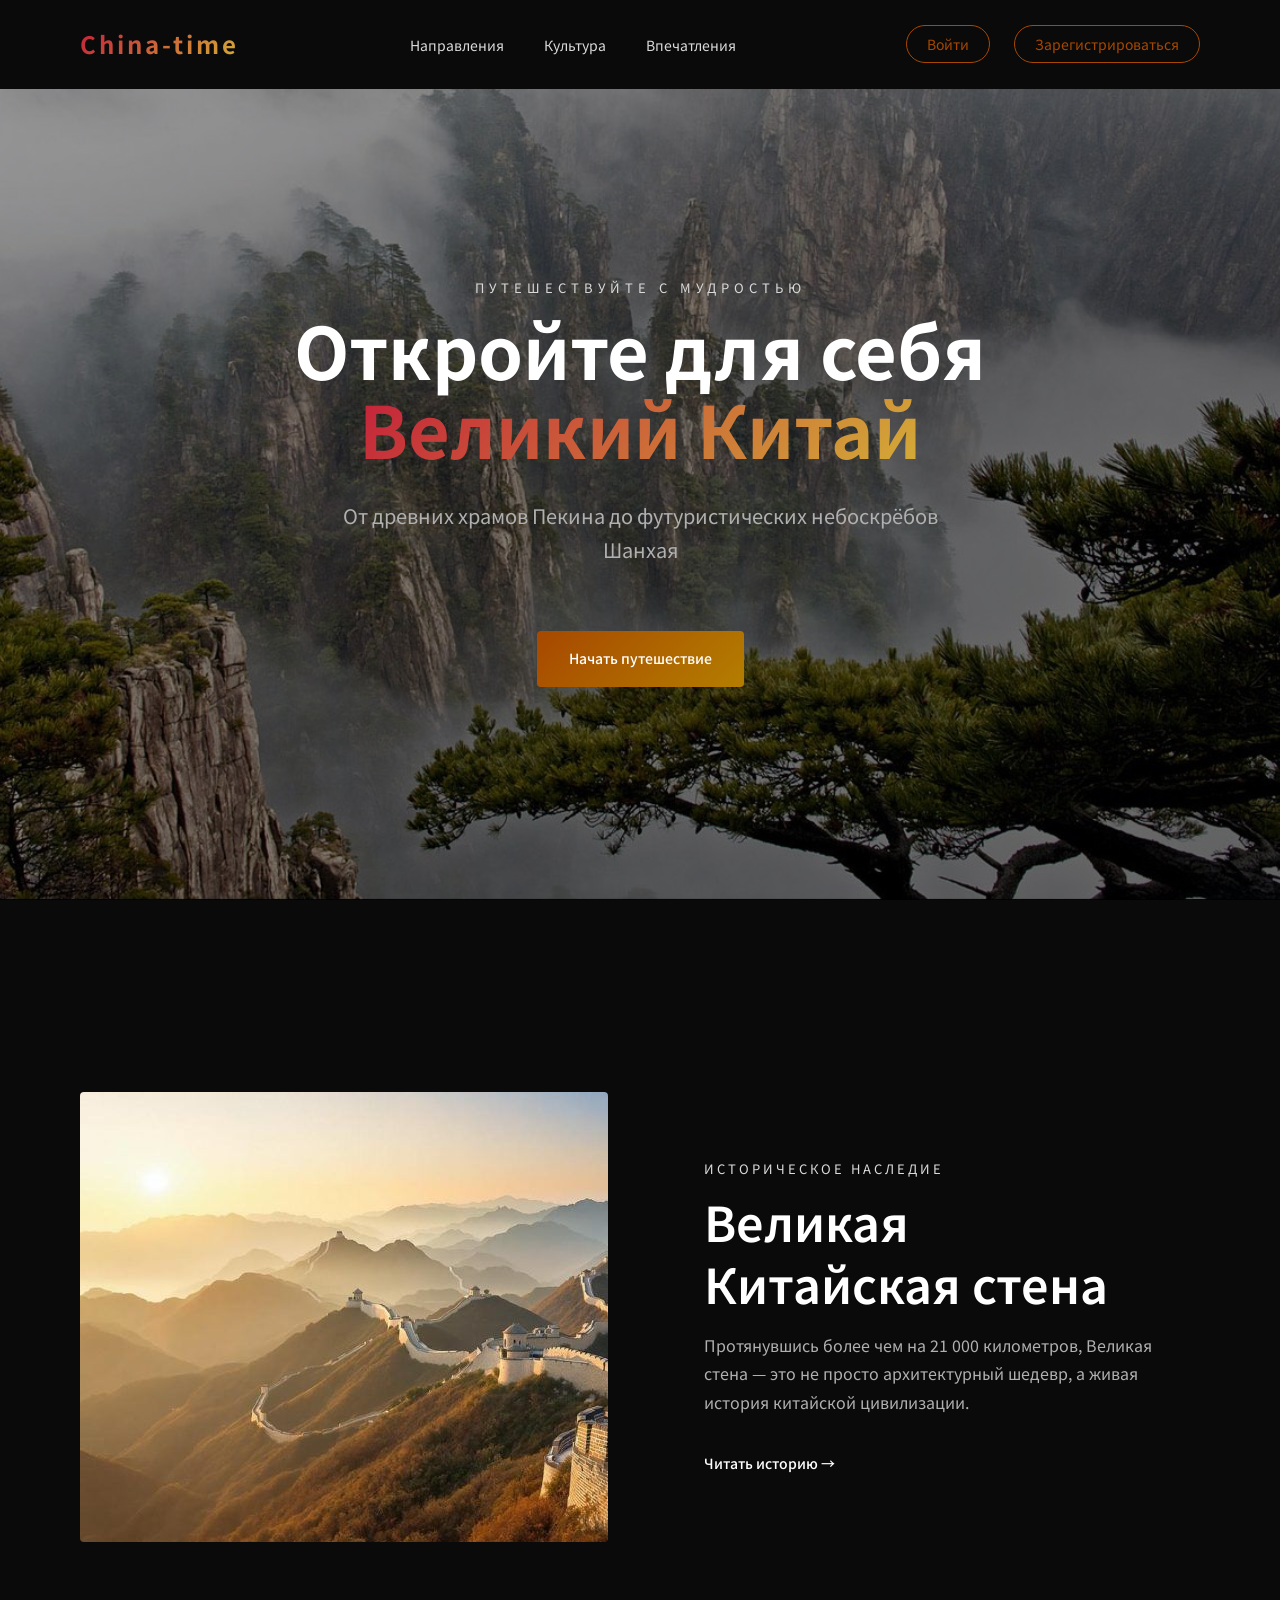
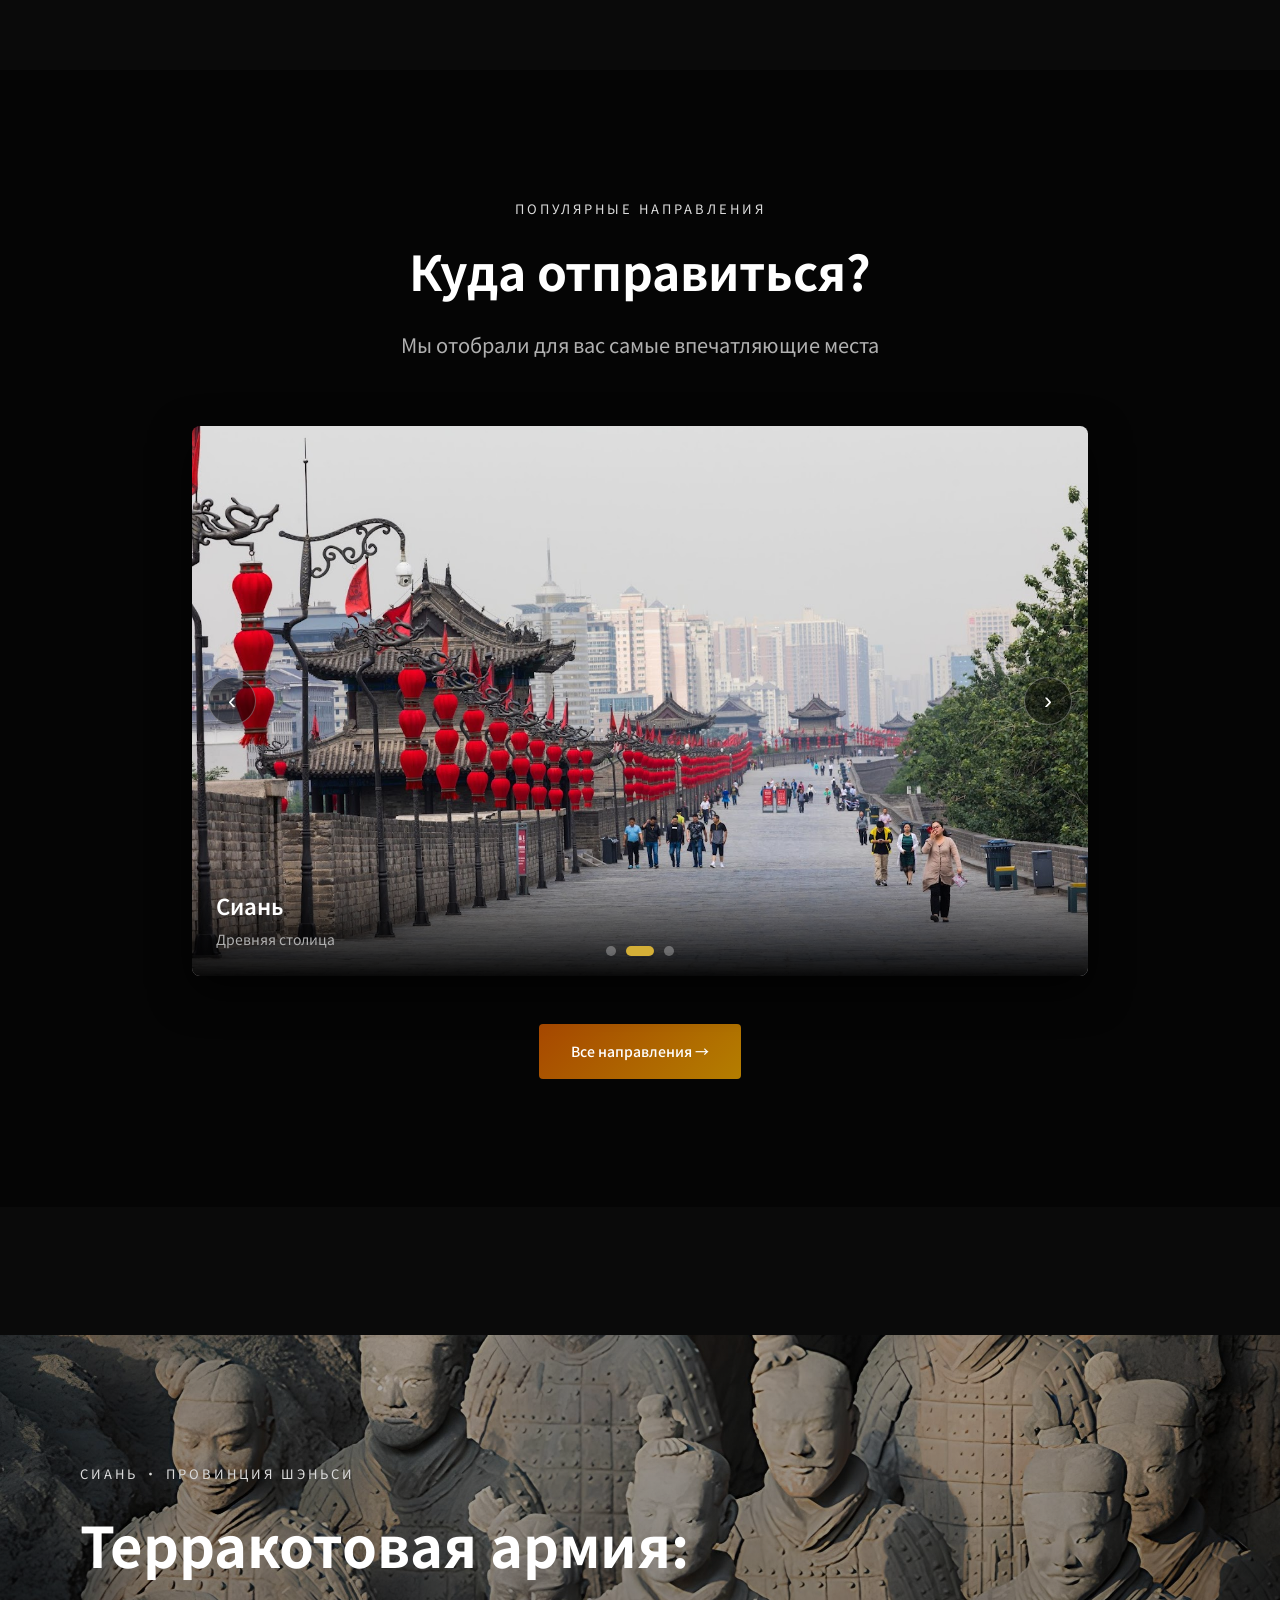
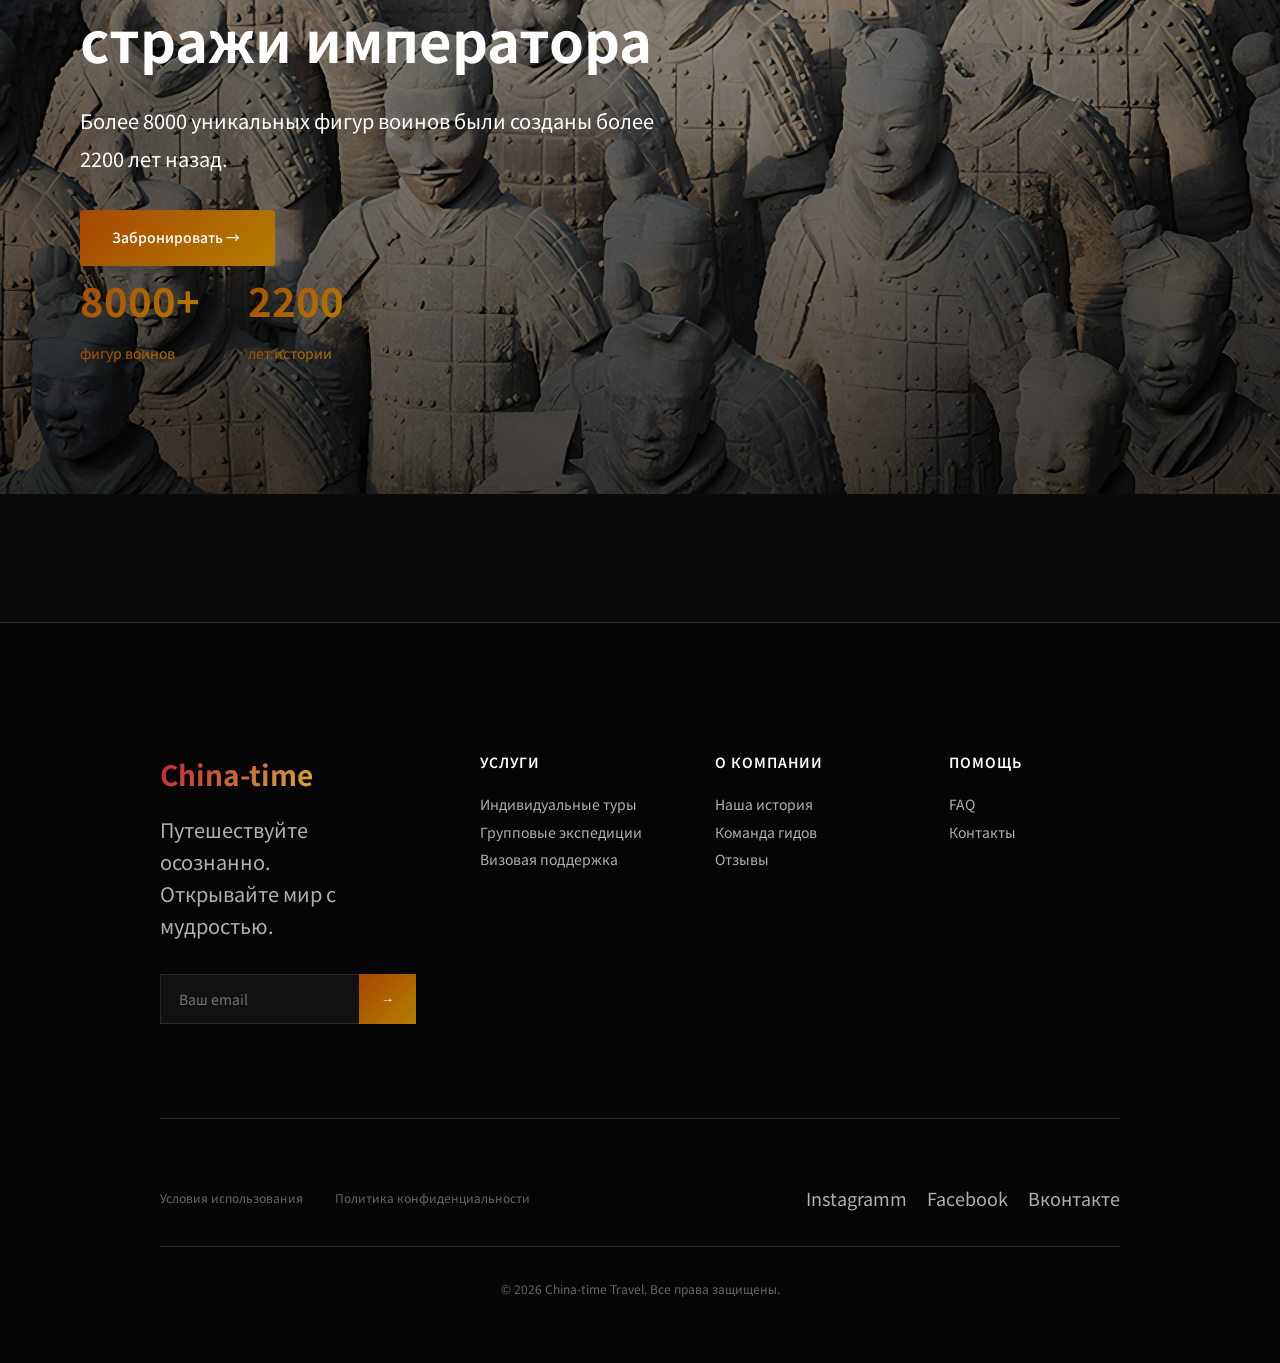
==== commit a56b610a: "штрихи" ====
--- a/index.html
+++ b/index.html
@@ -1,22 +1,26 @@
 <!DOCTYPE html>
 <html lang="ru">
+
 <head>
   <meta charset="UTF-8">
   <meta name="viewport" content="width=device-width, initial-scale=1.0">
   <title>China-time</title>
   <link rel="preconnect" href="https://fonts.googleapis.com">
   <link rel="preconnect" href="https://fonts.gstatic.com" crossorigin>
-  <link href="https://fonts.googleapis.com/css2?family=Noto+Sans+SC:wght@300;400;500;700&family=Inter:wght@400;500;600&display=swap" rel="stylesheet">
+  <link
+    href="https://fonts.googleapis.com/css2?family=Noto+Sans+SC:wght@300;400;500;700&family=Inter:wght@400;500;600&display=swap"
+    rel="stylesheet">
   <link rel="stylesheet" href="css/main.css">
   <link rel="stylesheet" href="css/authentication.css">
   <link rel="stylesheet" href="css/lightbox.css">
 </head>
+
 <body>
 
   <nav class="header" id="header">
     <a href="#" class="header__logo">China-time</a>
     <ul class="header__nav">
-      <li><a href="#destinations" class="header__link">Направления</a></li>
+      <li><a href="tours.html" class="header__link">Направления</a></li>
       <li><a href="404.html" class="header__link">Культура</a></li>
       <li><a href="404.html" class="header__link">Впечатления</a></li>
     </ul>
@@ -27,17 +31,16 @@
   </nav>
 
   <header class="hero">
+    </div>
     <span class="hero__subtitle">Путешествуйте с мудростью</span>
     <h1 class="hero__title">Откройте для себя <br><span>Великий Китай</span></h1>
     <p class="hero__description">От древних храмов Пекина до футуристических небоскрёбов Шанхая</p>
     <div class="hero__cta-group">
-      <a href="#destinations" class="btn btn--primary">Начать путешествие →</a>
-      <a href="404.html" class="btn btn--outline">Узнать больше</a>
+      <a href="#destinations" class="btn btn--primary">Начать путешествие </a>
     </div>
   </header>
 
   <section class="section">
-    <span class="section-label">Историческое наследие</span>
     <div class="content-grid">
       <div class="content-card">
         <div class="content-card__image">
@@ -46,72 +49,74 @@
         </div>
       </div>
       <div class="content-card__content">
+        <span class="content-label">Историческое наследие</span>
         <h2 class="content-card__title">Великая Китайская стена</h2>
-        <p class="content-card__text">Протянувшись более чем на 21 000 километров, Великая стена — это не просто архитектурный шедевр, а живая история китайской цивилизации.</p>
+        <p class="content-card__text">Протянувшись более чем на 21 000 километров, Великая стена — это не просто
+          архитектурный шедевр, а живая история китайской цивилизации.</p>
         <a href="404.html" class="btn btn--text">Читать историю →</a>
       </div>
     </div>
   </section>
 
-<section class="destinations-section" id="destinations">
-  <div class="section-header">
-    <span class="section-label">Популярные направления</span>
-    <h2 class="section-header__title">Куда отправиться?</h2>
-    <p class="section-header__subtitle">Мы отобрали для вас самые впечатляющие места</p>
-  </div>
-
-  <div class="destinations-slider">
-    <div class="destinations-slider__slide active">
-      <div class="destinations-slider__image-wrapper">
-        <img src="/images/pekin.jpg" alt="Пекин">
-        <div class="destinations-slider__overlay">
-          <span class="gallery-tag">Хит</span>
-          <h3 class="gallery-item__title">Пекин</h3>
-          <p class="gallery-item__location">Сердце империи</p>
-        </div>
-        <button class="destinations-slider__arrow prev" onclick="changeDestSlide(-1)">‹</button>
-        <button class="destinations-slider__arrow next" onclick="changeDestSlide(1)">›</button>
-      </div>
-    </div>
-
-    <div class="destinations-slider__slide">
-      <div class="destinations-slider__image-wrapper">
-        <img src="/images/xian.jpg" alt="Сиань">
-        <div class="destinations-slider__overlay">
-          <h3 class="gallery-item__title">Сиань</h3>
-          <p class="gallery-item__location">Древняя столица</p>
-        </div>
-        <button class="destinations-slider__arrow prev" onclick="changeDestSlide(-1)">‹</button>
-        <button class="destinations-slider__arrow next" onclick="changeDestSlide(1)">›</button>
-      </div>
-    </div>
-
-    <div class="destinations-slider__slide">
-      <div class="destinations-slider__image-wrapper">
-        <img src="/images/Shanghai.jpg" alt="Шанхай">
-        <div class="destinations-slider__overlay">
-          <span class="gallery-tag">Новое</span>
-          <h3 class="gallery-item__title">Шанхай</h3>
-          <p class="gallery-item__location">Город будущего</p>
-        </div>
-        <button class="destinations-slider__arrow prev" onclick="changeDestSlide(-1)">‹</button>
-        <button class="destinations-slider__arrow next" onclick="changeDestSlide(1)">›</button>
-      </div>
-    </div>
-
-    <div class="destinations-slider__dots">
-      <span class="dot active" onclick="goToDestSlide(0)"></span>
-      <span class="dot" onclick="goToDestSlide(1)"></span>
-      <span class="dot" onclick="goToDestSlide(2)"></span>
-    </div>
-  </div>
-
-  <div class="center-button">
-    <a href="404.html" class="btn btn--outline">Все направления →</a>
-  </div>
-</section>
-
-    <section class="parallax-section">
+  <section class="destinations-section" id="destinations">
+    <div class="section-header">
+      <span class="section-label">Популярные направления</span>
+      <h2 class="section-header__title">Куда отправиться?</h2>
+      <p class="section-header__subtitle">Мы отобрали для вас самые впечатляющие места</p>
+    </div>
+
+    <div class="destinations-slider">
+      <div class="destinations-slider__slide active">
+        <div class="destinations-slider__image-wrapper">
+          <img src="/images/pekin.jpg" alt="Пекин">
+          <div class="destinations-slider__overlay">
+            <span class="gallery-tag">Хит</span>
+            <h3 class="gallery-item__title">Пекин</h3>
+            <p class="gallery-item__location">Сердце империи</p>
+          </div>
+          <button class="destinations-slider__arrow prev" onclick="changeDestSlide(-1)">‹</button>
+          <button class="destinations-slider__arrow next" onclick="changeDestSlide(1)">›</button>
+        </div>
+      </div>
+
+      <div class="destinations-slider__slide">
+        <div class="destinations-slider__image-wrapper">
+          <img src="/images/xian.jpg" alt="Сиань">
+          <div class="destinations-slider__overlay">
+            <h3 class="gallery-item__title">Сиань</h3>
+            <p class="gallery-item__location">Древняя столица</p>
+          </div>
+          <button class="destinations-slider__arrow prev" onclick="changeDestSlide(-1)">‹</button>
+          <button class="destinations-slider__arrow next" onclick="changeDestSlide(1)">›</button>
+        </div>
+      </div>
+
+      <div class="destinations-slider__slide">
+        <div class="destinations-slider__image-wrapper">
+          <img src="/images/Shanghai.jpg" alt="Шанхай">
+          <div class="destinations-slider__overlay">
+            <span class="gallery-tag">Новое</span>
+            <h3 class="gallery-item__title">Шанхай</h3>
+            <p class="gallery-item__location">Город будущего</p>
+          </div>
+          <button class="destinations-slider__arrow prev" onclick="changeDestSlide(-1)">‹</button>
+          <button class="destinations-slider__arrow next" onclick="changeDestSlide(1)">›</button>
+        </div>
+      </div>
+
+      <div class="destinations-slider__dots">
+        <span class="dot active" onclick="goToDestSlide(0)"></span>
+        <span class="dot" onclick="goToDestSlide(1)"></span>
+        <span class="dot" onclick="goToDestSlide(2)"></span>
+      </div>
+    </div>
+
+    <div class="center-button">
+      <a href="tours.html" class="btn btn--outline">Все направления →</a>
+    </div>
+  </section>
+
+  <section class="parallax-section">
     <div class="parallax-section__bg"></div>
     <div class="parallax-section__content">
       <span class="section-label">Сиань • Провинция Шэньси</span>
@@ -138,10 +143,10 @@
           <h3><span>China-time</span></h3>
           <p>Путешествуйте осознанно.<br>Открывайте мир с мудростью.</p>
           <div class="footer__newsletter">
-  <input type="email" id="newsletter-input" placeholder="Ваш email">
-  <button type="button" onclick="subscribeNewsletter()">→</button>
-</div>
-<div id="newsletter-message" style="width:100%; margin-top:10px; font-size:14px; min-height:20px;"></div>
+            <input type="email" id="newsletter-input" placeholder="Ваш email">
+            <button type="button" onclick="subscribeNewsletter()">→</button>
+          </div>
+          <div id="newsletter-message" style="width:100%; margin-top:10px; font-size:14px; min-height:20px;"></div>
         </div>
         <div class="footer__column">
           <h4>Услуги</h4>
@@ -184,384 +189,379 @@
     </div>
   </footer>
 
-  <!-- Модальные окна Входа и Регистрации -->
-<div id="auth-modal" class="auth-modal">
-  <div class="auth-modal__backdrop" onclick="closeModal()"></div>
-  <div class="auth-modal__content">
-    <button class="auth-modal__close" onclick="closeModal()">✕</button>
-
-    <!-- Форма Входа -->
-    <div id="login-form" class="auth-modal__form active">
-      <h2 class="auth-modal__title">Вход в аккаунт</h2>
-      <div id="login-msg" class="auth-modal__message"></div>
-      <form onsubmit="handleLogin(event)">
-        <div class="auth-modal__input-group">
-          <label>Email</label>
-          <input type="email" name="email" placeholder="your@email.com" required>
-        </div>
-        <div class="auth-modal__input-group">
-          <label>Пароль</label>
-          <input type="password" name="password" placeholder="••••••••" required>
-        </div>
-        <button type="submit" id="login-btn" class="auth-modal__submit-btn">Войти</button>
-        <p class="auth-modal__switch-text">Нет аккаунта? <a href="#" onclick="switchModal('register'); return false;">Зарегистрироваться</a></p>
-      </form>
-    </div>
-
-    <!-- Форма Регистрации -->
-    <div id="register-form" class="auth-modal__form">
-      <h2 class="auth-modal__title">Регистрация</h2>
-      <div id="register-msg" class="auth-modal__message"></div>
-      <form onsubmit="handleRegister(event)">
-        <div class="auth-modal__input-group">
-          <label>Имя (только буквы)</label>
-          <input type="text" name="name" placeholder="Иван / John" required pattern="^[a-zA-Zа-яА-ЯёЁ\s]+$" title="Только буквы и пробелы">
-        </div>
-        <div class="auth-modal__input-group">
-          <label>Email</label>
-          <input type="email" name="email" placeholder="your@gmail.com" required>
-        </div>
-        <div class="auth-modal__input-group">
-          <label>Пароль</label>
-          <input type="password" name="password" placeholder="Мин. 8 символов" required minlength="8" pattern="^(?=.*[A-Z])(?=.*\d)(?=.*[!@#$%^&*()])[A-Za-z\d!@#$%^&*()]{8,}$" title="Мин. 8 символов, 1 заглавная, 1 цифра, 1 спецсимвол (!@#$%^&*()), только латиница">
-        </div>
-        <button type="submit" id="register-btn" class="auth-modal__submit-btn">Создать аккаунт</button>
-        <p class="auth-modal__switch-text">Уже есть аккаунт? <a href="#" onclick="switchModal('login'); return false;">Войти</a></p>
-      </form>
-    </div>
-  </div>
-</div>
-
-<script>
-  let destCurrent = 0;
-  const destSlides = document.querySelectorAll('.destinations-slider__slide');
-  const destDots = document.querySelectorAll('.destinations-slider__dots .dot');
-  const destTotal = destSlides.length;
-  let destInterval;
-
-  function showDestSlide(index) {
-    destSlides.forEach(s => s.classList.remove('active'));
-    destDots.forEach(d => d.classList.remove('active'));
-    destSlides[index].classList.add('active');
-    destDots[index].classList.add('active');
-    destCurrent = index;
-  }
-
-  function changeDestSlide(dir) {
-    let next = destCurrent + dir;
-    if (next >= destTotal) next = 0;
-    if (next < 0) next = destTotal - 1;
-    showDestSlide(next);
-    resetDestTimer(); 
-  }
-
-  function goToDestSlide(index) {
-    showDestSlide(index);
-    resetDestTimer(); 
-  }
-
-  function startDestTimer() {
-    destInterval = setInterval(() => changeDestSlide(1), 4000);
-  }
-
-  function resetDestTimer() {
-    clearInterval(destInterval);
-    startDestTimer();
-  }
-
-  startDestTimer();
-
-  let touchStartX = 0;
-  const sliderEl = document.querySelector('.destinations-slider');
-  
-  sliderEl.addEventListener('touchstart', (e) => {
-    touchStartX = e.changedTouches[0].screenX;
-  }, { passive: true });
-
-  sliderEl.addEventListener('touchend', (e) => {
-    const diff = touchStartX - e.changedTouches[0].screenX;
-    if (Math.abs(diff) > 50) {
-      changeDestSlide(diff > 0 ? 1 : -1);
-    }
-  }, { passive: true });
-</script>
-
-<div id="photo-lightbox" class="lightbox">
-  <div class="lightbox__backdrop"></div>
-  <div class="lightbox__content">
-    <button class="lightbox__close" onclick="closeLightbox()">✕</button>
-    <img id="lightbox-img" src="" alt="" class="lightbox__image">
-    <div class="lightbox__actions">
-      <button class="lightbox__btn lightbox__btn--like" onclick="handleVote('like')">
-        <span>👍</span> <span id="like-count">0</span>
-      </button>
-      <button class="lightbox__btn lightbox__btn--dislike" onclick="handleVote('dislike')">
-        <span>👎</span> <span id="dislike-count">0</span>
-      </button>
-    </div>
-  </div>
-</div>
-
-<script>
-  const lightbox = document.getElementById('photo-lightbox');
-  const lightboxImg = document.getElementById('lightbox-img');
-  const likeCountEl = document.getElementById('like-count');
-  const dislikeCountEl = document.getElementById('dislike-count');
-  const likeBtn = document.querySelector('.lightbox__btn--like');
-  const dislikeBtn = document.querySelector('.lightbox__btn--dislike');
-
-  let currentImageId = '';
-  let votes = JSON.parse(localStorage.getItem('photoVotes')) || {};
-
-  const triggerImages = document.querySelectorAll('.destinations-slider__image-wrapper img, .content-card__image img');
-  
-  triggerImages.forEach(img => {
-    img.classList.add('lightbox-trigger');
-    img.style.cursor = 'zoom-in';
-    img.addEventListener('click', () => openLightbox(img.src, img.alt));
-  });
-
-  function openLightbox(src, alt) {
-    currentImageId = src.split('/').pop().split('.')[0];
-    lightboxImg.src = src;
-    lightboxImg.alt = alt;
-    updateVoteUI();
-    lightbox.classList.add('active');
-    document.body.style.overflow = 'hidden'; 
-  }
-
-  function closeLightbox() {
-    lightbox.classList.remove('active');
-    document.body.style.overflow = ''; 
-  }
-
-  lightbox.addEventListener('click', (e) => {
-    if (e.target === lightbox || e.target.classList.contains('lightbox__backdrop')) {
-      closeLightbox();
-    }
-  });
-
-  document.addEventListener('keydown', (e) => {
-    if (e.key === 'Escape' && lightbox.classList.contains('active')) closeLightbox();
-  });
-
-  function updateVoteUI() {
-    const data = votes[currentImageId] || { likes: 0, dislikes: 0, userVote: null };
-    likeCountEl.textContent = data.likes;
-    dislikeCountEl.textContent = data.dislikes;
-
-    likeBtn.classList.toggle('active-like', data.userVote === 'like');
-    dislikeBtn.classList.toggle('active-dislike', data.userVote === 'dislike');
-  }
-
-  function handleVote(type) {
-    if (!votes[currentImageId]) {
-      votes[currentImageId] = { likes: 0, dislikes: 0, userVote: null };
-    }
-    const data = votes[currentImageId];
-
-    if (data.userVote === type) {
-      data[type + 's']--;
-      data.userVote = null;
-    } else {
-      if (data.userVote) {
-        data[data.userVote + 's']--;
-      }
-      data[type + 's']++;
-      data.userVote = type;
-    }
-
-    votes[currentImageId] = data;
-    localStorage.setItem('photoVotes', JSON.stringify(votes));
-    updateVoteUI();
-  }
-</script>
-
-<script>
-  // --- Управление модальными окнами ---
-  const authModal = document.getElementById('auth-modal');
-  const loginForm = document.getElementById('login-form');
-  const registerForm = document.getElementById('register-form');
-  let lockInterval = null;
-
-  function openModal(type) {
-    authModal.classList.add('active');
-    document.body.style.overflow = 'hidden';
-    switchModal(type);
-    clearMessages();
-  }
-
-  function closeModal() {
-    authModal.classList.remove('active');
-    document.body.style.overflow = '';
-    clearMessages();
-    if (lockInterval) clearInterval(lockInterval); // Сброс таймера при закрытии
-  }
-
-  function switchModal(type) {
-    loginForm.classList.remove('active');
-    registerForm.classList.remove('active');
-    type === 'login' ? loginForm.classList.add('active') : registerForm.classList.add('active');
-    clearMessages();
-  }
-
-  function showMessage(id, text, type) {
-    const el = document.getElementById(id);
-    el.textContent = text;
-    el.className = `auth-modal__message ${type}`;
-  }
-
-  function clearMessages() {
-    document.getElementById('login-msg').textContent = '';
-    document.getElementById('login-msg').className = 'auth-modal__message';
-    document.getElementById('register-msg').textContent = '';
-    document.getElementById('register-msg').className = 'auth-modal__message';
-  }
-
-  // --- База данных (LocalStorage) ---
-  const usersDB = JSON.parse(localStorage.getItem('usersDB')) || {};
-  function saveDB() { localStorage.setItem('usersDB', JSON.stringify(usersDB)); }
-
-  // --- Валидация ---
-  function isValidName(name) {
-    return /^[a-zA-Zа-яА-ЯёЁ\s]+$/.test(name) && name.trim().length >= 2;
-  }
-
-  function isValidEmail(email) {
-    // Строгая проверка формата. Реальное существование проверяется только на бэкенде.
-    return /^[a-zA-Z0-9._%+-]+@(gmail|mail|yandex|outlook|hotmail|yahoo|proton|icloud)\.[a-z]{2,}$/.test(email);
-  }
-
-  function isValidPassword(pass) {
-    // Мин 8, 1 заглавная, 1 цифра, 1 спецсимвол с цифр (!@#$%^&*()), только латиница
-    return /^(?=.*[A-Z])(?=.*\d)(?=.*[!@#$%^&*()])[A-Za-z\d!@#$%^&*()]{8,}$/.test(pass);
-  }
-
-  // --- Регистрация ---
-  function handleRegister(e) {
-    e.preventDefault();
-    clearMessages();
-    const name = e.target.name.value.trim();
-    const email = e.target.email.value.trim().toLowerCase();
-    const password = e.target.password.value;
-
-    if (!isValidName(name)) return showMessage('register-msg', 'Имя: только буквы (рус/англ) и пробелы.', 'error');
-    if (!isValidEmail(email)) return showMessage('register-msg', 'Email: поддерживаются Gmail, Mail, Yandex и аналоги.', 'error');
-    if (!isValidPassword(password)) return showMessage('register-msg', 'Пароль: мин. 8 симв., 1 заглавная, 1 цифра, 1 спецсимвол (!@#$%^&*()), только латиница.', 'error');
-    if (usersDB[email]) return showMessage('register-msg', 'Этот email уже зарегистрирован.', 'error');
-
-    usersDB[email] = { name, password, fails: 0, lockUntil: 0 };
-    saveDB();
-    showMessage('register-msg', '✅ Регистрация успешна! Теперь войдите.', 'success');
-    e.target.reset();
-    setTimeout(() => switchModal('login'), 1500);
-  }
-
-  // --- Вход ---
-  function handleLogin(e) {
-    e.preventDefault();
-    clearMessages();
-    const email = e.target.email.value.trim().toLowerCase();
-    const password = e.target.password.value;
-    const btn = document.getElementById('login-btn');
-
-    if (!isValidEmail(email)) return showMessage('login-msg', 'Введите корректный email.', 'error');
-    
-    const user = usersDB[email];
-    if (!user) return showMessage('login-msg', 'Аккаунт не найден. Сначала зарегистрируйтесь.', 'error');
-
-    // Проверка блокировки
-    const now = Date.now();
-    if (now < user.lockUntil) {
-      const secLeft = Math.ceil((user.lockUntil - now) / 1000);
-      startLockTimer(secLeft, btn, email);
-      return;
-    }
-
-    // Проверка пароля
-    if (user.password !== password) {
-      user.fails = (user.fails || 0) + 1;
-      saveDB();
-      if (user.fails >= 3) {
-        user.lockUntil = now + 30000;
-        saveDB();
-        startLockTimer(30, btn, email);
-        return showMessage('login-msg', '🔒 Слишком много попыток. Подождите 30 сек.', 'error');
-      }
-      return showMessage('login-msg', `❌ Неверный пароль. Осталось попыток: ${3 - user.fails}`, 'error');
-    }
-
-    // Успешный вход
-    user.fails = 0;
-    user.lockUntil = 0;
-    saveDB();
-    showMessage('login-msg', '✅ Вход выполнен успешно!', 'success');
-    setTimeout(() => {
-      closeModal();
-      e.target.reset();
-      // Меняем кнопку на имя пользователя
-      document.querySelector('.header__auth-btn').textContent = user.name.split(' ')[0];
-      document.querySelector('.header__auth-btn').onclick = () => alert(`Привет, ${user.name}!`);
-    }, 1000);
-  }
-
-  // --- Таймер блокировки ---
-  function startLockTimer(seconds, btn, email) {
-    let sec = seconds;
-    btn.disabled = true;
-    btn.textContent = `Подождите ${sec}с`;
-    showMessage('login-msg', `🔒 Вход заблокирован. Осталось: ${sec} сек`, 'error');
-    
-    lockInterval = setInterval(() => {
-      sec--;
-      btn.textContent = `Подождите ${sec}с`;
-      showMessage('login-msg', `🔒 Вход заблокирован. Осталось: ${sec} сек`, 'error');
-      if (sec <= 0) {
-        clearInterval(lockInterval);
-        btn.disabled = false;
-        btn.textContent = 'Войти';
-        clearMessages();
-        usersDB[email].lockUntil = 0;
-        usersDB[email].fails = 0;
-        saveDB();
-      }
-    }, 1000);
-  }
-
-  // Закрытие по Escape
-  document.addEventListener('keydown', (e) => {
-    if (e.key === 'Escape' && authModal.classList.contains('active')) closeModal();
-  });
-</script>
-
-<script>
-function subscribeNewsletter() {
-  const input = document.getElementById('newsletter-input');
-  const msgDiv = document.getElementById('newsletter-message');
-  const email = input.value.trim().toLowerCase();
-  
-  console.log('Email:', email);
-  
-  const emailRegex = /^[a-zA-Z0-9._%+-]+@(gmail|mail|yandex|outlook|hotmail|yahoo|proton|icloud)\.[a-z]{2,}$/;
-  
-  if (!emailRegex.test(email)) {
-    msgDiv.innerHTML = '<span style="color:#ff4d4d;">⚠️ Введите корректный email</span>';
-    input.style.borderColor = '#ff4d4d';
-    setTimeout(() => input.style.borderColor = '#2a2a2a', 2000);
-    return;
-  }
-  
-  // Успех
-  msgDiv.innerHTML = '<span style="color:#4dff88;">✅ Спасибо за подписку на рассылку!</span>';
-  input.value = '';
-  input.disabled = true;
-  
-  setTimeout(() => {
-    msgDiv.innerHTML = '';
-    input.disabled = false;
-  }, 4000);
-}
-</script>
+  <div id="auth-modal" class="auth-modal">
+    <div class="auth-modal__backdrop" onclick="closeModal()"></div>
+    <div class="auth-modal__content">
+      <button class="auth-modal__close" onclick="closeModal()">✕</button>
+
+      <div id="login-form" class="auth-modal__form active">
+        <h2 class="auth-modal__title">Вход в аккаунт</h2>
+        <div id="login-msg" class="auth-modal__message"></div>
+        <form onsubmit="handleLogin(event)">
+          <div class="auth-modal__input-group">
+            <label>Email</label>
+            <input type="email" name="email" placeholder="your@email.com" required>
+          </div>
+          <div class="auth-modal__input-group">
+            <label>Пароль</label>
+            <input type="password" name="password" placeholder="••••••••" required>
+          </div>
+          <button type="submit" id="login-btn" class="auth-modal__submit-btn">Войти</button>
+          <p class="auth-modal__switch-text">Нет аккаунта? <a href="#"
+              onclick="switchModal('register'); return false;">Зарегистрироваться</a></p>
+        </form>
+      </div>
+
+      <div id="register-form" class="auth-modal__form">
+        <h2 class="auth-modal__title">Регистрация</h2>
+        <div id="register-msg" class="auth-modal__message"></div>
+        <form onsubmit="handleRegister(event)">
+          <div class="auth-modal__input-group">
+            <label>Имя (только буквы)</label>
+            <input type="text" name="name" placeholder="Иван / John" required pattern="^[a-zA-Zа-яА-ЯёЁ\s]+$"
+              title="Только буквы и пробелы">
+          </div>
+          <div class="auth-modal__input-group">
+            <label>Email</label>
+            <input type="email" name="email" placeholder="your@gmail.com" required>
+          </div>
+          <div class="auth-modal__input-group">
+            <label>Пароль</label>
+            <input type="password" name="password" placeholder="Min 8, 1ABC, 1digit, 1!@#" required minlength="8"
+              pattern="^(?=.*[A-Z])(?=.*\d)(?=.*[!@#$%^&*()])[A-Za-z\d!@#$%^&*()]{8,}$"
+              title="Мин. 8 символов, 1 заглавная, 1 цифра, 1 спецсимвол (!@#$%^&*()), только латиница">
+          </div>
+          <div class="auth-modal__input-group">
+            <label>Повторите пароль</label>
+            <input type="password" name="password_confirm" placeholder="Повторите пароль" required minlength="8">
+          </div>
+          <button type="submit" id="register-btn" class="auth-modal__submit-btn">Создать аккаунт</button>
+          <p class="auth-modal__switch-text">Уже есть аккаунт? <a href="#"
+              onclick="switchModal('login'); return false;">Войти</a></p>
+        </form>
+      </div>
+
+      <div id="photo-lightbox" class="lightbox">
+        <div class="lightbox__backdrop"></div>
+        <div class="lightbox__content">
+          <button class="lightbox__close" onclick="closeLightbox()">✕</button>
+          <img id="lightbox-img" src="" alt="" class="lightbox__image">
+          <div class="lightbox__actions">
+            <button class="lightbox__btn lightbox__btn--like" onclick="handleVote('like')">
+              <span>👍</span> <span id="like-count">0</span>
+            </button>
+            <button class="lightbox__btn lightbox__btn--dislike" onclick="handleVote('dislike')">
+              <span>👎</span> <span id="dislike-count">0</span>
+            </button>
+          </div>
+        </div>
+      </div>
+
+      <script>
+        let destCurrent = 0;
+        const destSlides = document.querySelectorAll('.destinations-slider__slide');
+        const destDots = document.querySelectorAll('.destinations-slider__dots .dot');
+        const destTotal = destSlides.length;
+        let destInterval;
+
+        function showDestSlide(index) {
+          destSlides.forEach(s => s.classList.remove('active'));
+          destDots.forEach(d => d.classList.remove('active'));
+          destSlides[index].classList.add('active');
+          destDots[index].classList.add('active');
+          destCurrent = index;
+        }
+
+        function changeDestSlide(dir) {
+          let next = destCurrent + dir;
+          if (next >= destTotal) next = 0;
+          if (next < 0) next = destTotal - 1;
+          showDestSlide(next);
+          resetDestTimer();
+        }
+
+        function goToDestSlide(index) {
+          showDestSlide(index);
+          resetDestTimer();
+        }
+
+        function startDestTimer() {
+          destInterval = setInterval(() => changeDestSlide(1), 4000);
+        }
+
+        function resetDestTimer() {
+          clearInterval(destInterval);
+          startDestTimer();
+        }
+
+        startDestTimer();
+
+        let touchStartX = 0;
+        const sliderEl = document.querySelector('.destinations-slider');
+
+        sliderEl.addEventListener('touchstart', (e) => {
+          touchStartX = e.changedTouches[0].screenX;
+        }, { passive: true });
+
+        sliderEl.addEventListener('touchend', (e) => {
+          const diff = touchStartX - e.changedTouches[0].screenX;
+          if (Math.abs(diff) > 50) {
+            changeDestSlide(diff > 0 ? 1 : -1);
+          }
+        }, { passive: true });
+      </script>
+
+      <script>
+        const lightbox = document.getElementById('photo-lightbox');
+        const lightboxImg = document.getElementById('lightbox-img');
+        const likeCountEl = document.getElementById('like-count');
+        const dislikeCountEl = document.getElementById('dislike-count');
+        const likeBtn = document.querySelector('.lightbox__btn--like');
+        const dislikeBtn = document.querySelector('.lightbox__btn--dislike');
+
+        let currentImageId = '';
+        let votes = JSON.parse(localStorage.getItem('photoVotes')) || {};
+
+        const triggerImages = document.querySelectorAll('.destinations-slider__image-wrapper img, .content-card__image img');
+
+        triggerImages.forEach(img => {
+          img.classList.add('lightbox-trigger');
+          img.style.cursor = 'zoom-in';
+          img.addEventListener('click', () => openLightbox(img.src, img.alt));
+        });
+
+        function openLightbox(src, alt) {
+          currentImageId = src.split('/').pop().split('.')[0];
+          lightboxImg.src = src;
+          lightboxImg.alt = alt;
+          updateVoteUI();
+          lightbox.classList.add('active');
+          document.body.style.overflow = 'hidden';
+        }
+
+        function closeLightbox() {
+          lightbox.classList.remove('active');
+          document.body.style.overflow = '';
+        }
+
+        lightbox.addEventListener('click', (e) => {
+          if (e.target === lightbox || e.target.classList.contains('lightbox__backdrop')) {
+            closeLightbox();
+          }
+        });
+
+        document.addEventListener('keydown', (e) => {
+          if (e.key === 'Escape' && lightbox.classList.contains('active')) closeLightbox();
+        });
+
+        function updateVoteUI() {
+          const data = votes[currentImageId] || { likes: 0, dislikes: 0, userVote: null };
+          likeCountEl.textContent = data.likes;
+          dislikeCountEl.textContent = data.dislikes;
+
+          likeBtn.classList.toggle('active-like', data.userVote === 'like');
+          dislikeBtn.classList.toggle('active-dislike', data.userVote === 'dislike');
+        }
+
+        function handleVote(type) {
+          if (!votes[currentImageId]) {
+            votes[currentImageId] = { likes: 0, dislikes: 0, userVote: null };
+          }
+          const data = votes[currentImageId];
+
+          if (data.userVote === type) {
+            data[type + 's']--;
+            data.userVote = null;
+          } else {
+            if (data.userVote) {
+              data[data.userVote + 's']--;
+            }
+            data[type + 's']++;
+            data.userVote = type;
+          }
+
+          votes[currentImageId] = data;
+          localStorage.setItem('photoVotes', JSON.stringify(votes));
+          updateVoteUI();
+        }
+      </script>
+
+      <script>
+        const authModal = document.getElementById('auth-modal');
+        const loginForm = document.getElementById('login-form');
+        const registerForm = document.getElementById('register-form');
+        let lockInterval = null;
+
+        function openModal(type) {
+          authModal.classList.add('active');
+          document.body.style.overflow = 'hidden';
+          switchModal(type);
+          clearMessages();
+        }
+
+        function closeModal() {
+          authModal.classList.remove('active');
+          document.body.style.overflow = '';
+          clearMessages();
+          if (lockInterval) clearInterval(lockInterval);
+        }
+
+        function switchModal(type) {
+          loginForm.classList.remove('active');
+          registerForm.classList.remove('active');
+          type === 'login' ? loginForm.classList.add('active') : registerForm.classList.add('active');
+          clearMessages();
+        }
+
+        function showMessage(id, text, type) {
+          const el = document.getElementById(id);
+          el.textContent = text;
+          el.className = `auth-modal__message ${type}`;
+        }
+
+        function clearMessages() {
+          document.getElementById('login-msg').textContent = '';
+          document.getElementById('login-msg').className = 'auth-modal__message';
+          document.getElementById('register-msg').textContent = '';
+          document.getElementById('register-msg').className = 'auth-modal__message';
+        }
+
+        const usersDB = JSON.parse(localStorage.getItem('usersDB')) || {};
+        function saveDB() { localStorage.setItem('usersDB', JSON.stringify(usersDB)); }
+
+        function isValidName(name) {
+          return /^[a-zA-Zа-яА-ЯёЁ\s]+$/.test(name) && name.trim().length >= 2;
+        }
+
+        function isValidEmail(email) {
+          return /^[a-zA-Z0-9._%+-]+@(gmail|mail|yandex|outlook|hotmail|yahoo|proton|icloud)\.[a-z]{2,}$/.test(email);
+        }
+
+        function isValidPassword(pass) {
+          return /^(?=.*[A-Z])(?=.*\d)(?=.*[!@#$%^&*()])[A-Za-z\d!@#$%^&*()]{8,}$/.test(pass);
+        }
+
+        function handleRegister(e) {
+          e.preventDefault();
+          clearMessages();
+
+          const name = e.target.name.value.trim();
+          const email = e.target.email.value.trim().toLowerCase();
+          const password = e.target.password.value;
+          const passwordConfirm = e.target.password_confirm.value;
+
+          if (!isValidName(name)) return showMessage('register-msg', 'Имя: только буквы (рус/англ) и пробелы.', 'error');
+          if (!isValidEmail(email)) return showMessage('register-msg', 'Email: поддерживаются Gmail, Mail, Yandex и аналоги.', 'error');
+          if (!isValidPassword(password)) return showMessage('register-msg', 'Пароль: мин. 8 симв., 1 заглавная, 1 цифра, 1 спецсимвол (!@#$%^&*()), только латиница.', 'error');
+          if (password !== passwordConfirm) return showMessage('register-msg', 'Пароли не совпадают.', 'error');
+          if (usersDB[email]) return showMessage('register-msg', 'Этот email уже зарегистрирован.', 'error');
+
+          usersDB[email] = { name, password, fails: 0, lockUntil: 0 };
+          saveDB();
+
+          showMessage('register-msg', '✅ Регистрация успешна! Теперь войдите.', 'success');
+          e.target.reset();
+          setTimeout(() => switchModal('login'), 1500);
+        }
+
+        function handleLogin(e) {
+          e.preventDefault();
+          clearMessages();
+          const email = e.target.email.value.trim().toLowerCase();
+          const password = e.target.password.value;
+          const btn = document.getElementById('login-btn');
+
+          if (!isValidEmail(email)) return showMessage('login-msg', 'Введите корректный email.', 'error');
+
+          const user = usersDB[email];
+          if (!user) return showMessage('login-msg', 'Аккаунт не найден. Сначала зарегистрируйтесь.', 'error');
+
+          const now = Date.now();
+          if (now < user.lockUntil) {
+            const secLeft = Math.ceil((user.lockUntil - now) / 1000);
+            startLockTimer(secLeft, btn, email);
+            return;
+          }
+
+          if (user.password !== password) {
+            user.fails = (user.fails || 0) + 1;
+            saveDB();
+            if (user.fails >= 3) {
+              user.lockUntil = now + 30000;
+              saveDB();
+              startLockTimer(30, btn, email);
+              return showMessage('login-msg', 'Слишком много попыток. Подождите 30 сек.', 'error');
+            }
+            return showMessage('login-msg', `❌ Неверный пароль. Осталось попыток: ${3 - user.fails}`, 'error');
+          }
+
+          user.fails = 0;
+          user.lockUntil = 0;
+          saveDB();
+          showMessage('login-msg', '✅ Вход выполнен успешно!', 'success');
+          setTimeout(() => {
+            closeModal();
+            e.target.reset();
+            document.querySelector('.header__auth-btn').textContent = user.name.split(' ')[0];
+            document.querySelector('.header__auth-btn').onclick = () => alert(`Привет, ${user.name}!`);
+          }, 1000);
+        }
+
+        function startLockTimer(seconds, btn, email) {
+          let sec = seconds;
+          btn.disabled = true;
+          btn.textContent = `Подождите ${sec}с`;
+          showMessage('login-msg', ` Вход заблокирован. Осталось: ${sec} сек`, 'error');
+
+          lockInterval = setInterval(() => {
+            sec--;
+            btn.textContent = `Подождите ${sec}с`;
+            showMessage('login-msg', ` Вход заблокирован. Осталось: ${sec} сек`, 'error');
+            if (sec <= 0) {
+              clearInterval(lockInterval);
+              btn.disabled = false;
+              btn.textContent = 'Войти';
+              clearMessages();
+              usersDB[email].lockUntil = 0;
+              usersDB[email].fails = 0;
+              saveDB();
+            }
+          }, 1000);
+        }
+
+        document.addEventListener('keydown', (e) => {
+          if (e.key === 'Escape' && authModal.classList.contains('active')) closeModal();
+        });
+      </script>
+
+      <script>
+        function subscribeNewsletter() {
+          const input = document.getElementById('newsletter-input');
+          const msgDiv = document.getElementById('newsletter-message');
+          const email = input.value.trim().toLowerCase();
+
+          console.log('Email:', email);
+
+          const emailRegex = /^[a-zA-Z0-9._%+-]+@(gmail|mail|yandex|outlook|hotmail|yahoo|proton|icloud)\.[a-z]{2,}$/;
+
+          if (!emailRegex.test(email)) {
+            msgDiv.innerHTML = '<span style="color:#ff4d4d;"> Введите корректный email</span>';
+            input.style.borderColor = '#ff4d4d';
+            setTimeout(() => input.style.borderColor = '#2a2a2a', 2000);
+            return;
+          }
+
+          msgDiv.innerHTML = '<span style="color:#4dff88;">✅ Спасибо за подписку на рассылку!</span>';
+          input.value = '';
+          input.disabled = true;
+
+          setTimeout(() => {
+            msgDiv.innerHTML = '';
+            input.disabled = false;
+          }, 4000);
+        }
+      </script>
 
 </body>
+
 </html>
--- a/css/authentication.css
+++ b/css/authentication.css
@@ -186,13 +186,20 @@
 }
 
 @keyframes modalFadeIn {
-  from { opacity: 0; transform: translateY(10px); }
-  to { opacity: 1; transform: translateY(0); }
+  from {
+    opacity: 0;
+    transform: translateY(10px);
+  }
+
+  to {
+    opacity: 1;
+    transform: translateY(0);
+  }
 }
 
 @media (max-width: 1024px) {
   .auth-modal__content {
-    max-width: 450px; 
+    max-width: 450px;
   }
 }
 
